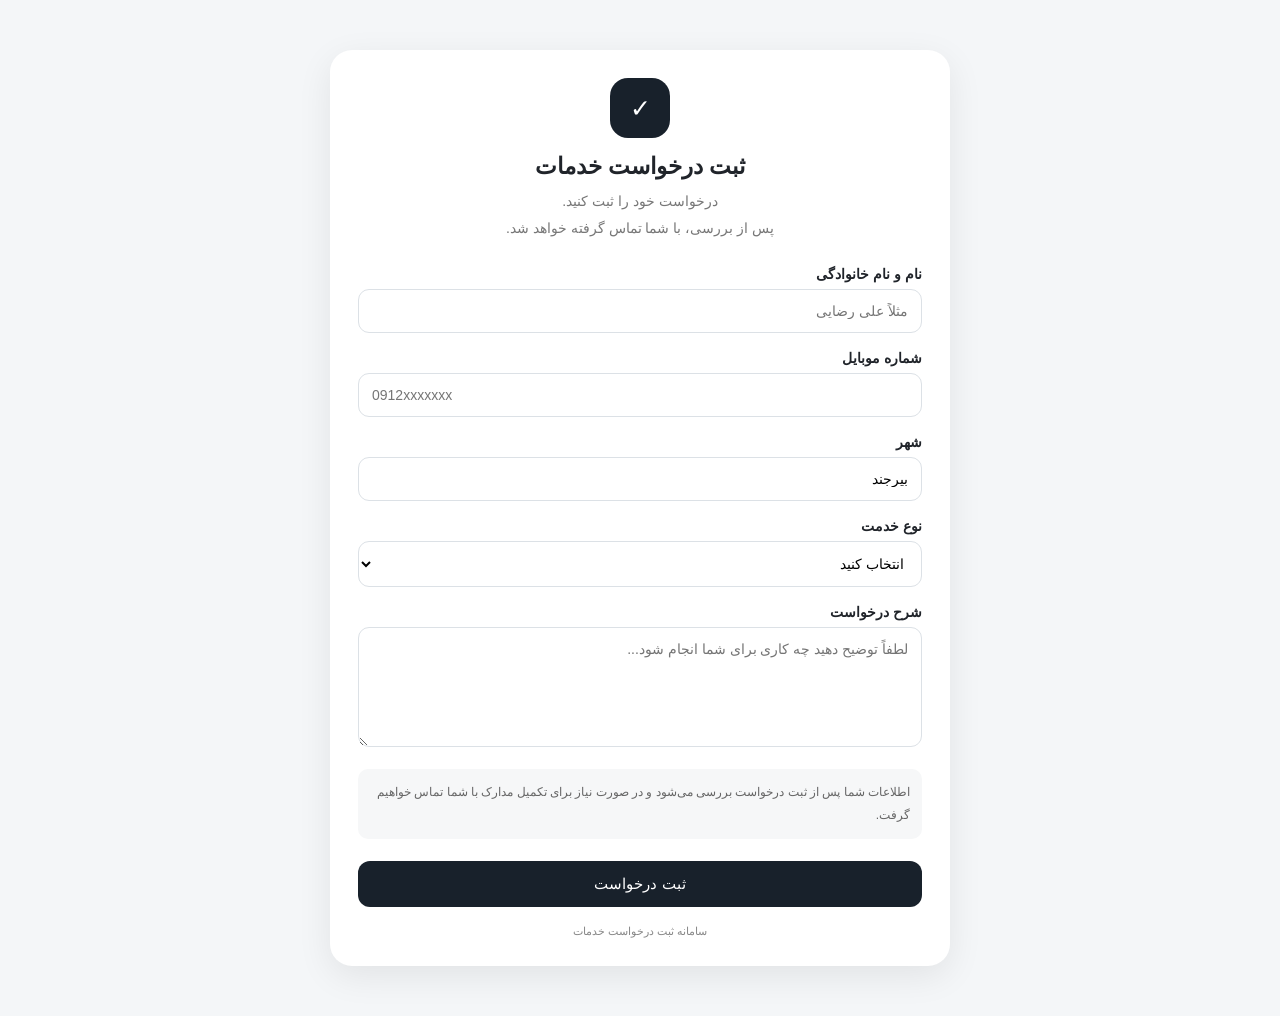
==== index.html @ b2864b65 "Update6 index.html" ====
<!DOCTYPE html>
<html lang="fa" dir="rtl">
<head>
<meta charset="UTF-8">
<meta name="viewport" content="width=device-width, initial-scale=1.0">

<title>ثبت درخواست خدمات</title>

<style>
*{
    box-sizing:border-box;
}

body{
    margin:0;
    font-family:Tahoma,Arial,sans-serif;
    background:#f4f6f8;
    color:#20242a;
}

.container{
    max-width:650px;
    margin:35px auto;
    padding:15px;
}

.card{
    background:#fff;
    border-radius:22px;
    padding:28px;
    box-shadow:0 10px 35px rgba(0,0,0,.08);
}

.header{
    text-align:center;
    margin-bottom:25px;
}

.logo{
    width:60px;
    height:60px;
    margin:auto;
    border-radius:18px;
    background:#18212b;
    color:white;
    display:flex;
    align-items:center;
    justify-content:center;
    font-size:25px;
}

h1{
    font-size:23px;
    margin:15px 0 8px;
}

.subtitle{
    color:#777;
    font-size:14px;
    line-height:1.9;
}

label{
    display:block;
    margin:17px 0 7px;
    font-weight:bold;
    font-size:14px;
}

input,
select,
textarea{
    width:100%;
    border:1px solid #dce1e6;
    border-radius:11px;
    padding:13px;
    font-family:inherit;
    font-size:14px;
    background:#fff;
    outline:none;
}

input:focus,
select:focus,
textarea:focus{
    border-color:#18212b;
}

textarea{
    min-height:120px;
    resize:vertical;
}

button{
    width:100%;
    border:0;
    border-radius:12px;
    padding:14px;
    margin-top:22px;
    background:#18212b;
    color:#fff;
    font-family:inherit;
    font-size:15px;
    cursor:pointer;
}

button:hover{
    opacity:.92;
}

.note{
    background:#f6f7f8;
    border-radius:10px;
    padding:12px;
    margin-top:18px;
    color:#666;
    font-size:12px;
    line-height:1.9;
}

.result{
    display:none;
    margin-top:20px;
    padding:15px;
    border-radius:12px;
    background:#eef8f0;
    line-height:2;
}

.footer{
    text-align:center;
    margin-top:18px;
    color:#888;
    font-size:11px;
}
</style>
</head>

<body>

<div class="container">

<div class="card">

<div class="header">

<div class="logo">✓</div>

<h1>ثبت درخواست خدمات</h1>

<div class="subtitle">
درخواست خود را ثبت کنید.<br>
پس از بررسی، با شما تماس گرفته خواهد شد.
</div>

</div>

<form id="requestForm">

<label>نام و نام خانوادگی</label>
<input
type="text"
name="name"
placeholder="مثلاً علی رضایی"
required
>

<label>شماره موبایل</label>
<input
type="tel"
name="mobile"
placeholder="0912xxxxxxx"
pattern="09[0-9]{9}"
required
>

<label>شهر</label>
<input
type="text"
name="city"
value="بیرجند"
required
>

<label>نوع خدمت</label>

<select name="service" required>

<option value="">انتخاب کنید</option>

<option value="اداره کار">
اداره کار
</option>

<option value="تأمین اجتماعی">
تأمین اجتماعی
</option>

<option value="شهرداری">
شهرداری
</option>

<option value="مالیات">
مالیات
</option>

<option value="ثبت شرکت">
ثبت شرکت
</option>

<option value="خدمات سامانه‌ای">
خدمات سامانه‌ای
</option>

<option value="سایر">
سایر
</option>

</select>

<label>شرح درخواست</label>

<textarea
name="description"
placeholder="لطفاً توضیح دهید چه کاری برای شما انجام شود..."
required
></textarea>

<div class="note">
اطلاعات شما پس از ثبت درخواست بررسی می‌شود و در صورت نیاز برای تکمیل مدارک با شما تماس خواهیم گرفت.
</div>

<button type="submit">
ثبت درخواست
</button>

</form>

<div id="result" class="result"></div>

<div class="footer">
سامانه ثبت درخواست خدمات
</div>

</div>

</div>

<script>

const WEBHOOK_URL = "https://hamedgholamzade.app.n8n.cloud/webhook-test/service-request
";

const form = document.getElementById("requestForm");

const result = document.getElementById("result");

form.addEventListener("submit", async function(e){

    e.preventDefault();

    result.style.display = "block";

    result.innerHTML = "در حال ارسال درخواست...";

    const formData = new FormData(form);

    try{

        const response = await fetch(
            WEBHOOK_URL,
            {
                method:"POST",
                body:formData
            }
        );

        const data = await response.json();

        if(!response.ok){
            throw new Error();
        }

        result.innerHTML =
        "درخواست شما با موفقیت ثبت شد.<br>" +
        "کد پیگیری شما: <b>" +
        data.tracking_code +
        "</b>";

        form.reset();

    }catch(error){

        result.innerHTML =
        "ثبت درخواست انجام نشد.<br>" +
        "لطفاً دوباره تلاش کنید.";

    }

});

</script>

</body>
</html>
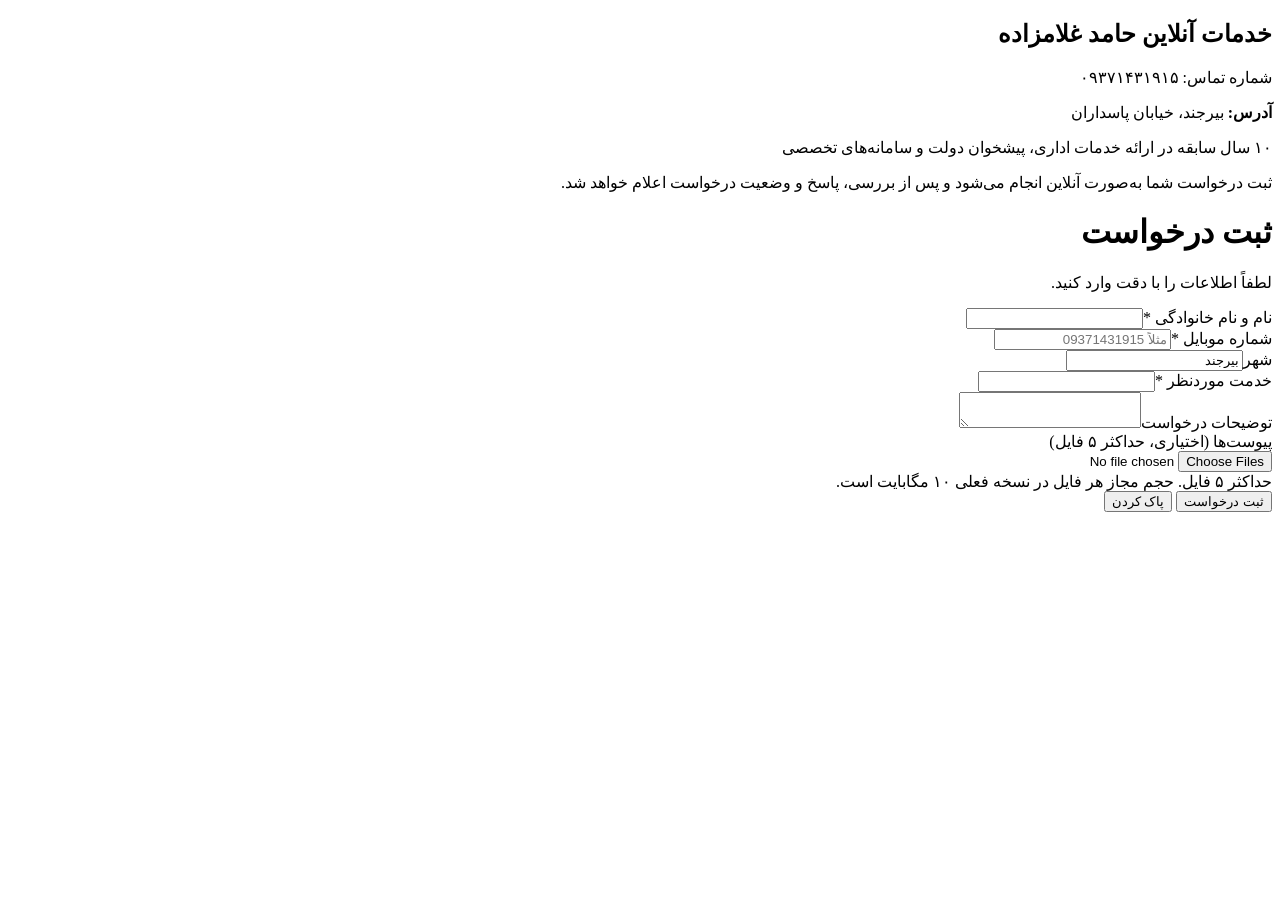
==== commit 56e0d9ce: "Update index.html" ====
--- a/index.html
+++ b/index.html
@@ -2,304 +2,100 @@
 <html lang="fa" dir="rtl">
 <head>
 <meta charset="UTF-8">
-<meta name="viewport" content="width=device-width, initial-scale=1.0">
+<meta name="viewport" content="width=device-width,initial-scale=1.0">
+<title>ثبت درخواست خدمات آنلاین</title>
+<link rel="stylesheet" href="style.css">
+</head>
+<body>
+<div class="container">
+<div class="ad">
+<h2>خدمات آنلاین حامد غلامزاده</h2>
+<div class="phone">شماره تماس: ۰۹۳۷۱۴۳۱۹۱۵</div>
+<p><strong>آدرس:</strong> بیرجند، خیابان پاسداران</p>
+<p>۱۰ سال سابقه در ارائه خدمات اداری، پیشخوان دولت و سامانه‌های تخصصی</p>
+<p>ثبت درخواست شما به‌صورت آنلاین انجام می‌شود و پس از بررسی، پاسخ و وضعیت درخواست اعلام خواهد شد.</p>
+</div>
+<div class="card">
+<div class="header">
+<h1>ثبت درخواست</h1>
+<p>لطفاً اطلاعات را با دقت وارد کنید.</p>
+</div>
+<form id="requestForm">
+<div class="grid">
+<div class="field"><label for="name">نام و نام خانوادگی *</label><input id="name" name="name" required></div>
+<div class="field"><label for="mobile">شماره موبایل *</label><input id="mobile" name="mobile" inputmode="tel" maxlength="11" placeholder="مثلاً 09371431915" required></div>
+<div class="field"><label for="city">شهر</label><input id="city" name="city" value="بیرجند"></div>
+<div class="field"><label for="service">خدمت موردنظر *</label><input id="service" name="service" required></div>
+<div class="field full"><label for="description">توضیحات درخواست</label><textarea id="description" name="description"></textarea></div>
+<div class="field full">
+<label>پیوست‌ها (اختیاری، حداکثر ۵ فایل)</label>
+<div class="files">
+<input id="files" type="file" name="files" multiple>
+<div class="note">حداکثر ۵ فایل. حجم مجاز هر فایل در نسخه فعلی ۱۰ مگابایت است.</div>
+<div id="fileList" class="file-list"></div>
+</div>
+</div>
+</div>
+<div class="actions">
+<button class="primary" id="submitBtn" type="submit">ثبت درخواست</button>
+<button class="secondary" type="reset">پاک کردن</button>
+</div>
+<div id="statusBox" class="status"></div>
+</form>
+</div>
+</div>
+<script src="config.js"></script>
+<script>
+const form=document.getElementById("requestForm");
+const filesInput=document.getElementById("files");
+const fileList=document.getElementById("fileList");
+const statusBox=document.getElementById("statusBox");
+const submitBtn=document.getElementById("submitBtn");
 
-<title>ثبت درخواست خدمات</title>
+filesInput.addEventListener("change",()=>{
+const files=[...filesInput.files];
+if(files.length>APP_CONFIG.maxFiles){
+filesInput.value=""; fileList.textContent="";
+showStatus("حداکثر ۵ فایل می‌توانید انتخاب کنید.",false); return;
+}
+const tooLarge=files.find(f=>f.size>APP_CONFIG.maxFileSizeMB*1024*1024);
+if(tooLarge){
+filesInput.value=""; fileList.textContent="";
+showStatus("حجم فایل «"+tooLarge.name+"» بیشتر از "+APP_CONFIG.maxFileSizeMB+" مگابایت است.",false); return;
+}
+fileList.textContent=files.length?files.map(f=>f.name+" ("+(f.size/1024/1024).toFixed(2)+" MB)").join(" | "):"";
+});
 
-<style>
-*{
-    box-sizing:border-box;
+function showStatus(message,ok){
+statusBox.textContent=message;
+statusBox.className="status "+(ok?"ok":"err");
 }
 
-body{
-    margin:0;
-    font-family:Tahoma,Arial,sans-serif;
-    background:#f4f6f8;
-    color:#20242a;
-}
-
-.container{
-    max-width:650px;
-    margin:35px auto;
-    padding:15px;
-}
-
-.card{
-    background:#fff;
-    border-radius:22px;
-    padding:28px;
-    box-shadow:0 10px 35px rgba(0,0,0,.08);
-}
-
-.header{
-    text-align:center;
-    margin-bottom:25px;
-}
-
-.logo{
-    width:60px;
-    height:60px;
-    margin:auto;
-    border-radius:18px;
-    background:#18212b;
-    color:white;
-    display:flex;
-    align-items:center;
-    justify-content:center;
-    font-size:25px;
-}
-
-h1{
-    font-size:23px;
-    margin:15px 0 8px;
-}
-
-.subtitle{
-    color:#777;
-    font-size:14px;
-    line-height:1.9;
-}
-
-label{
-    display:block;
-    margin:17px 0 7px;
-    font-weight:bold;
-    font-size:14px;
-}
-
-input,
-select,
-textarea{
-    width:100%;
-    border:1px solid #dce1e6;
-    border-radius:11px;
-    padding:13px;
-    font-family:inherit;
-    font-size:14px;
-    background:#fff;
-    outline:none;
-}
-
-input:focus,
-select:focus,
-textarea:focus{
-    border-color:#18212b;
-}
-
-textarea{
-    min-height:120px;
-    resize:vertical;
-}
-
-button{
-    width:100%;
-    border:0;
-    border-radius:12px;
-    padding:14px;
-    margin-top:22px;
-    background:#18212b;
-    color:#fff;
-    font-family:inherit;
-    font-size:15px;
-    cursor:pointer;
-}
-
-button:hover{
-    opacity:.92;
-}
-
-.note{
-    background:#f6f7f8;
-    border-radius:10px;
-    padding:12px;
-    margin-top:18px;
-    color:#666;
-    font-size:12px;
-    line-height:1.9;
-}
-
-.result{
-    display:none;
-    margin-top:20px;
-    padding:15px;
-    border-radius:12px;
-    background:#eef8f0;
-    line-height:2;
-}
-
-.footer{
-    text-align:center;
-    margin-top:18px;
-    color:#888;
-    font-size:11px;
-}
-</style>
-</head>
-
-<body>
-
-<div class="container">
-
-<div class="card">
-
-<div class="header">
-
-<div class="logo">✓</div>
-
-<h1>ثبت درخواست خدمات</h1>
-
-<div class="subtitle">
-درخواست خود را ثبت کنید.<br>
-پس از بررسی، با شما تماس گرفته خواهد شد.
-</div>
-
-</div>
-
-<form id="requestForm">
-
-<label>نام و نام خانوادگی</label>
-<input
-type="text"
-name="name"
-placeholder="مثلاً علی رضایی"
-required
->
-
-<label>شماره موبایل</label>
-<input
-type="tel"
-name="mobile"
-placeholder="0912xxxxxxx"
-pattern="09[0-9]{9}"
-required
->
-
-<label>شهر</label>
-<input
-type="text"
-name="city"
-value="بیرجند"
-required
->
-
-<label>نوع خدمت</label>
-
-<select name="service" required>
-
-<option value="">انتخاب کنید</option>
-
-<option value="اداره کار">
-اداره کار
-</option>
-
-<option value="تأمین اجتماعی">
-تأمین اجتماعی
-</option>
-
-<option value="شهرداری">
-شهرداری
-</option>
-
-<option value="مالیات">
-مالیات
-</option>
-
-<option value="ثبت شرکت">
-ثبت شرکت
-</option>
-
-<option value="خدمات سامانه‌ای">
-خدمات سامانه‌ای
-</option>
-
-<option value="سایر">
-سایر
-</option>
-
-</select>
-
-<label>شرح درخواست</label>
-
-<textarea
-name="description"
-placeholder="لطفاً توضیح دهید چه کاری برای شما انجام شود..."
-required
-></textarea>
-
-<div class="note">
-اطلاعات شما پس از ثبت درخواست بررسی می‌شود و در صورت نیاز برای تکمیل مدارک با شما تماس خواهیم گرفت.
-</div>
-
-<button type="submit">
-ثبت درخواست
-</button>
-
-</form>
-
-<div id="result" class="result"></div>
-
-<div class="footer">
-سامانه ثبت درخواست خدمات
-</div>
-
-</div>
-
-</div>
-
-<script>
-
-const WEBHOOK_URL = "https://hamedgholamzade.app.n8n.cloud/webhook-test/service-request
-";
-
-const form = document.getElementById("requestForm");
-
-const result = document.getElementById("result");
-
-form.addEventListener("submit", async function(e){
-
-    e.preventDefault();
-
-    result.style.display = "block";
-
-    result.innerHTML = "در حال ارسال درخواست...";
-
-    const formData = new FormData(form);
-
-    try{
-
-        const response = await fetch(
-            WEBHOOK_URL,
-            {
-                method:"POST",
-                body:formData
-            }
-        );
-
-        const data = await response.json();
-
-        if(!response.ok){
-            throw new Error();
-        }
-
-        result.innerHTML =
-        "درخواست شما با موفقیت ثبت شد.<br>" +
-        "کد پیگیری شما: <b>" +
-        data.tracking_code +
-        "</b>";
-
-        form.reset();
-
-    }catch(error){
-
-        result.innerHTML =
-        "ثبت درخواست انجام نشد.<br>" +
-        "لطفاً دوباره تلاش کنید.";
-
-    }
-
+form.addEventListener("submit",async e=>{
+e.preventDefault();
+statusBox.className="status";
+submitBtn.disabled=true;
+try{
+if(!APP_CONFIG.requestApi)throw new Error("آدرس وبهوک ثبت درخواست در config.js تنظیم نشده است.");
+const mobile=document.getElementById("mobile").value.trim();
+if(!/^09\d{9}$/.test(mobile))throw new Error("شماره موبایل باید ۱۱ رقم و با 09 شروع شود.");
+const files=[...filesInput.files];
+if(files.length>APP_CONFIG.maxFiles)throw new Error("حداکثر ۵ فایل مجاز است.");
+const data=new FormData(form);
+data.delete("files");
+files.forEach(file=>data.append("files",file));
+const response=await fetch(APP_CONFIG.requestApi,{method:"POST",body:data});
+const text=await response.text();
+if(!response.ok)throw new Error("HTTP "+response.status);
+let result=null;
+try{result=text?JSON.parse(text):null}catch(_){}
+const code=result?.tracking_code||result?.data?.tracking_code||"";
+showStatus(code?"درخواست با موفقیت ثبت شد. کد پیگیری: "+code:"درخواست با موفقیت ثبت شد.",true);
+form.reset();
+fileList.textContent="";
+}catch(err){showStatus("خطا در ثبت درخواست: "+err.message,false);}
+finally{submitBtn.disabled=false;}
 });
-
 </script>
-
 </body>
 </html>
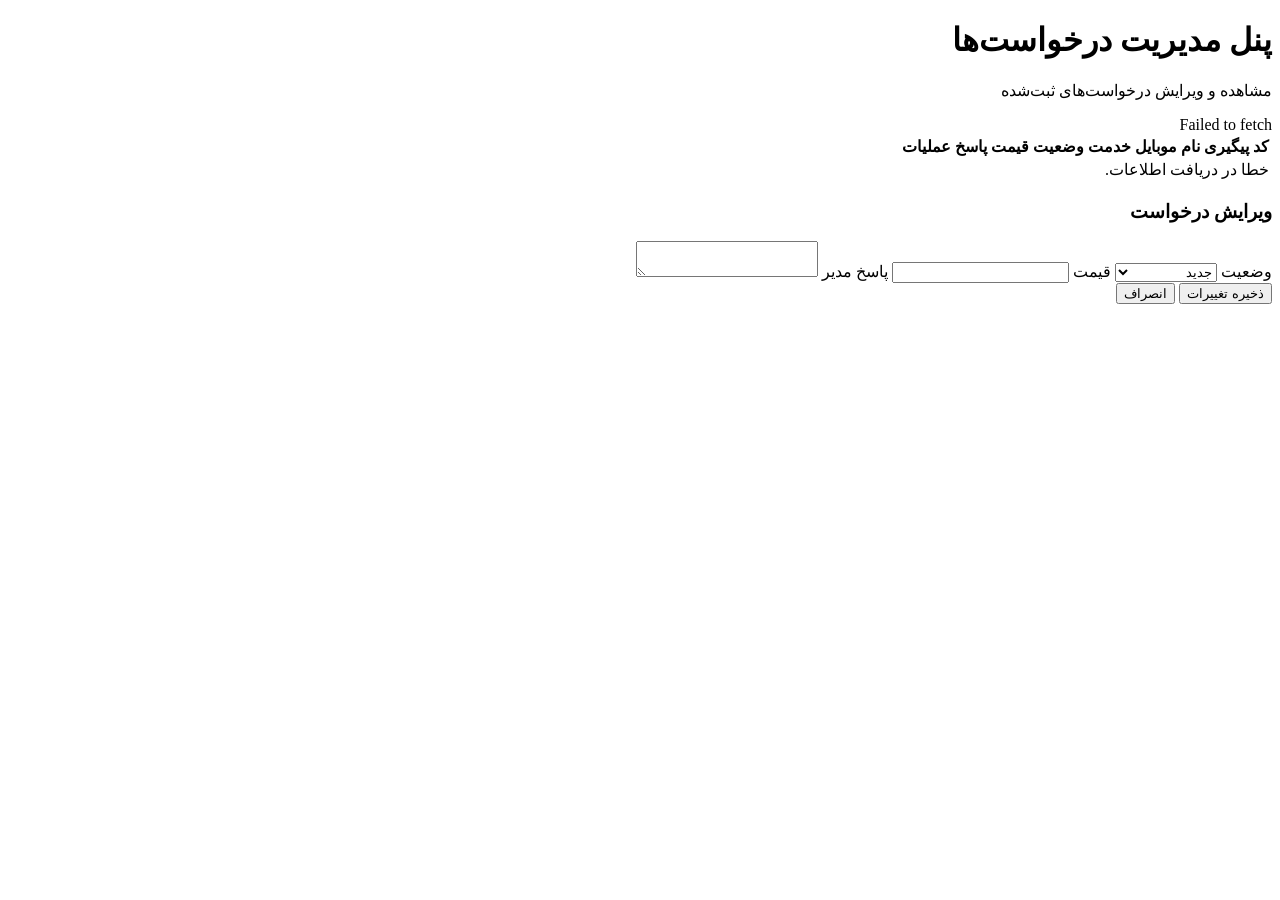
==== commit 42f677b9: "Update index.html" ====
--- a/index.html
+++ b/index.html
@@ -3,99 +3,176 @@
 <head>
 <meta charset="UTF-8">
 <meta name="viewport" content="width=device-width,initial-scale=1.0">
-<title>ثبت درخواست خدمات آنلاین</title>
+<title>پنل مدیریت درخواست‌ها</title>
 <link rel="stylesheet" href="style.css">
 </head>
 <body>
 <div class="container">
-<div class="ad">
-<h2>خدمات آنلاین حامد غلامزاده</h2>
-<div class="phone">شماره تماس: ۰۹۳۷۱۴۳۱۹۱۵</div>
-<p><strong>آدرس:</strong> بیرجند، خیابان پاسداران</p>
-<p>۱۰ سال سابقه در ارائه خدمات اداری، پیشخوان دولت و سامانه‌های تخصصی</p>
-<p>ثبت درخواست شما به‌صورت آنلاین انجام می‌شود و پس از بررسی، پاسخ و وضعیت درخواست اعلام خواهد شد.</p>
+  <div class="card">
+    <div class="header">
+      <h1>پنل مدیریت درخواست‌ها</h1>
+      <p>مشاهده و ویرایش درخواست‌های ثبت‌شده</p>
+    </div>
+
+    <div id="loadStatus" class="status"></div>
+
+    <div class="table-wrap">
+      <table>
+        <thead>
+          <tr>
+            <th>کد پیگیری</th><th>نام</th><th>موبایل</th><th>خدمت</th>
+            <th>وضعیت</th><th>قیمت</th><th>پاسخ</th><th>عملیات</th>
+          </tr>
+        </thead>
+        <tbody id="tableBody">
+          <tr><td colspan="8">در حال دریافت اطلاعات...</td></tr>
+        </tbody>
+      </table>
+    </div>
+
+    <div id="editBox" class="edit-box">
+      <h3>ویرایش درخواست</h3>
+      <input type="hidden" id="row_number">
+
+      <label for="status">وضعیت</label>
+      <select id="status">
+        <option value="جدید">جدید</option>
+        <option value="در حال بررسی">در حال بررسی</option>
+        <option value="انجام شد">انجام شد</option>
+        <option value="رد شد">رد شد</option>
+      </select>
+
+      <label for="price">قیمت</label>
+      <input id="price" type="text">
+
+      <label for="reply">پاسخ مدیر</label>
+      <textarea id="reply"></textarea>
+
+      <div class="actions">
+        <button class="primary" id="saveBtn" type="button">ذخیره تغییرات</button>
+        <button class="secondary" id="cancelBtn" type="button">انصراف</button>
+      </div>
+    </div>
+  </div>
 </div>
-<div class="card">
-<div class="header">
-<h1>ثبت درخواست</h1>
-<p>لطفاً اطلاعات را با دقت وارد کنید.</p>
-</div>
-<form id="requestForm">
-<div class="grid">
-<div class="field"><label for="name">نام و نام خانوادگی *</label><input id="name" name="name" required></div>
-<div class="field"><label for="mobile">شماره موبایل *</label><input id="mobile" name="mobile" inputmode="tel" maxlength="11" placeholder="مثلاً 09371431915" required></div>
-<div class="field"><label for="city">شهر</label><input id="city" name="city" value="بیرجند"></div>
-<div class="field"><label for="service">خدمت موردنظر *</label><input id="service" name="service" required></div>
-<div class="field full"><label for="description">توضیحات درخواست</label><textarea id="description" name="description"></textarea></div>
-<div class="field full">
-<label>پیوست‌ها (اختیاری، حداکثر ۵ فایل)</label>
-<div class="files">
-<input id="files" type="file" name="files" multiple>
-<div class="note">حداکثر ۵ فایل. حجم مجاز هر فایل در نسخه فعلی ۱۰ مگابایت است.</div>
-<div id="fileList" class="file-list"></div>
-</div>
-</div>
-</div>
-<div class="actions">
-<button class="primary" id="submitBtn" type="submit">ثبت درخواست</button>
-<button class="secondary" type="reset">پاک کردن</button>
-</div>
-<div id="statusBox" class="status"></div>
-</form>
-</div>
-</div>
+
 <script src="config.js"></script>
 <script>
-const form=document.getElementById("requestForm");
-const filesInput=document.getElementById("files");
-const fileList=document.getElementById("fileList");
-const statusBox=document.getElementById("statusBox");
-const submitBtn=document.getElementById("submitBtn");
+const body = document.getElementById("tableBody");
+const editBox = document.getElementById("editBox");
+const loadStatus = document.getElementById("loadStatus");
+let selectedRow = null;
 
-filesInput.addEventListener("change",()=>{
-const files=[...filesInput.files];
-if(files.length>APP_CONFIG.maxFiles){
-filesInput.value=""; fileList.textContent="";
-showStatus("حداکثر ۵ فایل می‌توانید انتخاب کنید.",false); return;
+function esc(v){
+  return String(v ?? "").replace(/[&<>"']/g, c => ({
+    "&":"&amp;","<":"&lt;",">":"&gt;",'"':"&quot;","'":"&#039;"
+  }[c]));
 }
-const tooLarge=files.find(f=>f.size>APP_CONFIG.maxFileSizeMB*1024*1024);
-if(tooLarge){
-filesInput.value=""; fileList.textContent="";
-showStatus("حجم فایل «"+tooLarge.name+"» بیشتر از "+APP_CONFIG.maxFileSizeMB+" مگابایت است.",false); return;
+
+function showLoadError(msg){
+  loadStatus.textContent = msg;
+  loadStatus.className = "status err";
 }
-fileList.textContent=files.length?files.map(f=>f.name+" ("+(f.size/1024/1024).toFixed(2)+" MB)").join(" | "):"";
+
+async function loadRequests(){
+  body.innerHTML = '<tr><td colspan="8">در حال دریافت اطلاعات...</td></tr>';
+
+  try{
+    const response = await fetch(APP_CONFIG.listApi, { method:"GET", cache:"no-store" });
+    const text = await response.text();
+
+    if(!response.ok) throw new Error(`HTTP ${response.status}`);
+
+    let result;
+    try { result = JSON.parse(text); }
+    catch(e){ throw new Error("پاسخ admin-list JSON معتبر نیست."); }
+
+    const rows = Array.isArray(result) ? result :
+                 Array.isArray(result.data) ? result.data :
+                 Array.isArray(result.items) ? result.items : [];
+
+    if(!rows.length){
+      body.innerHTML = '<tr><td colspan="8">درخواستی وجود ندارد.</td></tr>';
+      return;
+    }
+
+    body.innerHTML = rows.map((item, index) => `
+      <tr>
+        <td>${esc(item.tracking_code)}</td>
+        <td>${esc(item.name)}</td>
+        <td>${esc(item.mobile)}</td>
+        <td>${esc(item.service)}</td>
+        <td>${esc(item.status)}</td>
+        <td>${esc(item.price)}</td>
+        <td>${esc(item.reply)}</td>
+        <td><button class="primary editBtn" data-index="${index}">ویرایش</button></td>
+      </tr>
+    `).join("");
+
+    window.__rows = rows;
+  }catch(err){
+    body.innerHTML = '<tr><td colspan="8">خطا در دریافت اطلاعات.</td></tr>';
+    showLoadError(err.message);
+  }
+}
+
+body.addEventListener("click", e => {
+  const btn = e.target.closest(".editBtn");
+  if(!btn) return;
+
+  selectedRow = window.__rows[Number(btn.dataset.index)];
+  document.getElementById("row_number").value = selectedRow.tracking_code ?? "";
+  document.getElementById("status").value = selectedRow.status || "جدید";
+  document.getElementById("price").value = selectedRow.price || "";
+  document.getElementById("reply").value = selectedRow.reply || "";
+  editBox.classList.add("show");
+  editBox.scrollIntoView({behavior:"smooth"});
 });
 
-function showStatus(message,ok){
-statusBox.textContent=message;
-statusBox.className="status "+(ok?"ok":"err");
-}
+document.getElementById("cancelBtn").onclick = () => {
+  editBox.classList.remove("show");
+  selectedRow = null;
+};
 
-form.addEventListener("submit",async e=>{
-e.preventDefault();
-statusBox.className="status";
-submitBtn.disabled=true;
-try{
-if(!APP_CONFIG.requestApi)throw new Error("آدرس وبهوک ثبت درخواست در config.js تنظیم نشده است.");
-const mobile=document.getElementById("mobile").value.trim();
-if(!/^09\d{9}$/.test(mobile))throw new Error("شماره موبایل باید ۱۱ رقم و با 09 شروع شود.");
-const files=[...filesInput.files];
-if(files.length>APP_CONFIG.maxFiles)throw new Error("حداکثر ۵ فایل مجاز است.");
-const data=new FormData(form);
-data.delete("files");
-files.forEach(file=>data.append("files",file));
-const response=await fetch(APP_CONFIG.requestApi,{method:"POST",body:data});
-const text=await response.text();
-if(!response.ok)throw new Error("HTTP "+response.status);
-let result=null;
-try{result=text?JSON.parse(text):null}catch(_){}
-const code=result?.tracking_code||result?.data?.tracking_code||"";
-showStatus(code?"درخواست با موفقیت ثبت شد. کد پیگیری: "+code:"درخواست با موفقیت ثبت شد.",true);
-form.reset();
-fileList.textContent="";
-}catch(err){showStatus("خطا در ثبت درخواست: "+err.message,false);}
-finally{submitBtn.disabled=false;}
-});
+document.getElementById("saveBtn").onclick = async () => {
+  const saveBtn = document.getElementById("saveBtn");
+  saveBtn.disabled = true;
+
+  try{
+    const data = {
+      tracking_code: document.getElementById("row_number").value,
+      status: document.getElementById("status").value,
+      price: document.getElementById("price").value,
+      reply: document.getElementById("reply").value,
+      admin_note: "ویرایش از پنل مدیریت"
+    };
+
+    if(!data.row_number) throw new Error("کد پیگیری این درخواست وجود ندارد.");
+
+    const response = await fetch(APP_CONFIG.updateApi, {
+      method:"POST",
+      headers:{
+        "Content-Type":"application/json",
+        "Accept":"application/json"
+      },
+      body:JSON.stringify(data)
+    });
+
+    const text = await response.text();
+    if(!response.ok) throw new Error(`HTTP ${response.status}`);
+
+    // پاسخ خالی هم معتبر است؛ فقط اگر JSON بود بررسی/نمایش نمی‌دهیم.
+    alert("اطلاعات با موفقیت ذخیره شد.");
+    editBox.classList.remove("show");
+    await loadRequests();
+  }catch(err){
+    alert("خطا در ذخیره اطلاعات: " + err.message);
+  }finally{
+    saveBtn.disabled = false;
+  }
+};
+
+loadRequests();
 </script>
 </body>
 </html>
--- a/style.css
+++ b/style.css
@@ -0,0 +1,178 @@
+<!DOCTYPE html>
+<html lang="fa" dir="rtl">
+<head>
+<meta charset="UTF-8">
+<meta name="viewport" content="width=device-width,initial-scale=1.0">
+<title>پنل مدیریت درخواست‌ها</title>
+<link rel="stylesheet" href="style.css">
+</head>
+<body>
+<div class="container">
+  <div class="card">
+    <div class="header">
+      <h1>پنل مدیریت درخواست‌ها</h1>
+      <p>مشاهده و ویرایش درخواست‌های ثبت‌شده</p>
+    </div>
+
+    <div id="loadStatus" class="status"></div>
+
+    <div class="table-wrap">
+      <table>
+        <thead>
+          <tr>
+            <th>کد پیگیری</th><th>نام</th><th>موبایل</th><th>خدمت</th>
+            <th>وضعیت</th><th>قیمت</th><th>پاسخ</th><th>عملیات</th>
+          </tr>
+        </thead>
+        <tbody id="tableBody">
+          <tr><td colspan="8">در حال دریافت اطلاعات...</td></tr>
+        </tbody>
+      </table>
+    </div>
+
+    <div id="editBox" class="edit-box">
+      <h3>ویرایش درخواست</h3>
+      <input type="hidden" id="row_number">
+
+      <label for="status">وضعیت</label>
+      <select id="status">
+        <option value="جدید">جدید</option>
+        <option value="در حال بررسی">در حال بررسی</option>
+        <option value="انجام شد">انجام شد</option>
+        <option value="رد شد">رد شد</option>
+      </select>
+
+      <label for="price">قیمت</label>
+      <input id="price" type="text">
+
+      <label for="reply">پاسخ مدیر</label>
+      <textarea id="reply"></textarea>
+
+      <div class="actions">
+        <button class="primary" id="saveBtn" type="button">ذخیره تغییرات</button>
+        <button class="secondary" id="cancelBtn" type="button">انصراف</button>
+      </div>
+    </div>
+  </div>
+</div>
+
+<script src="config.js"></script>
+<script>
+const body = document.getElementById("tableBody");
+const editBox = document.getElementById("editBox");
+const loadStatus = document.getElementById("loadStatus");
+let selectedRow = null;
+
+function esc(v){
+  return String(v ?? "").replace(/[&<>"']/g, c => ({
+    "&":"&amp;","<":"&lt;",">":"&gt;",'"':"&quot;","'":"&#039;"
+  }[c]));
+}
+
+function showLoadError(msg){
+  loadStatus.textContent = msg;
+  loadStatus.className = "status err";
+}
+
+async function loadRequests(){
+  body.innerHTML = '<tr><td colspan="8">در حال دریافت اطلاعات...</td></tr>';
+
+  try{
+    const response = await fetch(APP_CONFIG.listApi, { method:"GET", cache:"no-store" });
+    const text = await response.text();
+
+    if(!response.ok) throw new Error(`HTTP ${response.status}`);
+
+    let result;
+    try { result = JSON.parse(text); }
+    catch(e){ throw new Error("پاسخ admin-list JSON معتبر نیست."); }
+
+    const rows = Array.isArray(result) ? result :
+                 Array.isArray(result.data) ? result.data :
+                 Array.isArray(result.items) ? result.items : [];
+
+    if(!rows.length){
+      body.innerHTML = '<tr><td colspan="8">درخواستی وجود ندارد.</td></tr>';
+      return;
+    }
+
+    body.innerHTML = rows.map((item, index) => `
+      <tr>
+        <td>${esc(item.tracking_code)}</td>
+        <td>${esc(item.name)}</td>
+        <td>${esc(item.mobile)}</td>
+        <td>${esc(item.service)}</td>
+        <td>${esc(item.status)}</td>
+        <td>${esc(item.price)}</td>
+        <td>${esc(item.reply)}</td>
+        <td><button class="primary editBtn" data-index="${index}">ویرایش</button></td>
+      </tr>
+    `).join("");
+
+    window.__rows = rows;
+  }catch(err){
+    body.innerHTML = '<tr><td colspan="8">خطا در دریافت اطلاعات.</td></tr>';
+    showLoadError(err.message);
+  }
+}
+
+body.addEventListener("click", e => {
+  const btn = e.target.closest(".editBtn");
+  if(!btn) return;
+
+  selectedRow = window.__rows[Number(btn.dataset.index)];
+  document.getElementById("row_number").value = selectedRow.tracking_code ?? "";
+  document.getElementById("status").value = selectedRow.status || "جدید";
+  document.getElementById("price").value = selectedRow.price || "";
+  document.getElementById("reply").value = selectedRow.reply || "";
+  editBox.classList.add("show");
+  editBox.scrollIntoView({behavior:"smooth"});
+});
+
+document.getElementById("cancelBtn").onclick = () => {
+  editBox.classList.remove("show");
+  selectedRow = null;
+};
+
+document.getElementById("saveBtn").onclick = async () => {
+  const saveBtn = document.getElementById("saveBtn");
+  saveBtn.disabled = true;
+
+  try{
+    const data = {
+      tracking_code: document.getElementById("row_number").value,
+      status: document.getElementById("status").value,
+      price: document.getElementById("price").value,
+      reply: document.getElementById("reply").value,
+      admin_note: "ویرایش از پنل مدیریت"
+    };
+
+    if(!data.row_number) throw new Error("کد پیگیری این درخواست وجود ندارد.");
+
+    const response = await fetch(APP_CONFIG.updateApi, {
+      method:"POST",
+      headers:{
+        "Content-Type":"application/json",
+        "Accept":"application/json"
+      },
+      body:JSON.stringify(data)
+    });
+
+    const text = await response.text();
+    if(!response.ok) throw new Error(`HTTP ${response.status}`);
+
+    // پاسخ خالی هم معتبر است؛ فقط اگر JSON بود بررسی/نمایش نمی‌دهیم.
+    alert("اطلاعات با موفقیت ذخیره شد.");
+    editBox.classList.remove("show");
+    await loadRequests();
+  }catch(err){
+    alert("خطا در ذخیره اطلاعات: " + err.message);
+  }finally{
+    saveBtn.disabled = false;
+  }
+};
+
+loadRequests();
+</script>
+</body>
+</html>
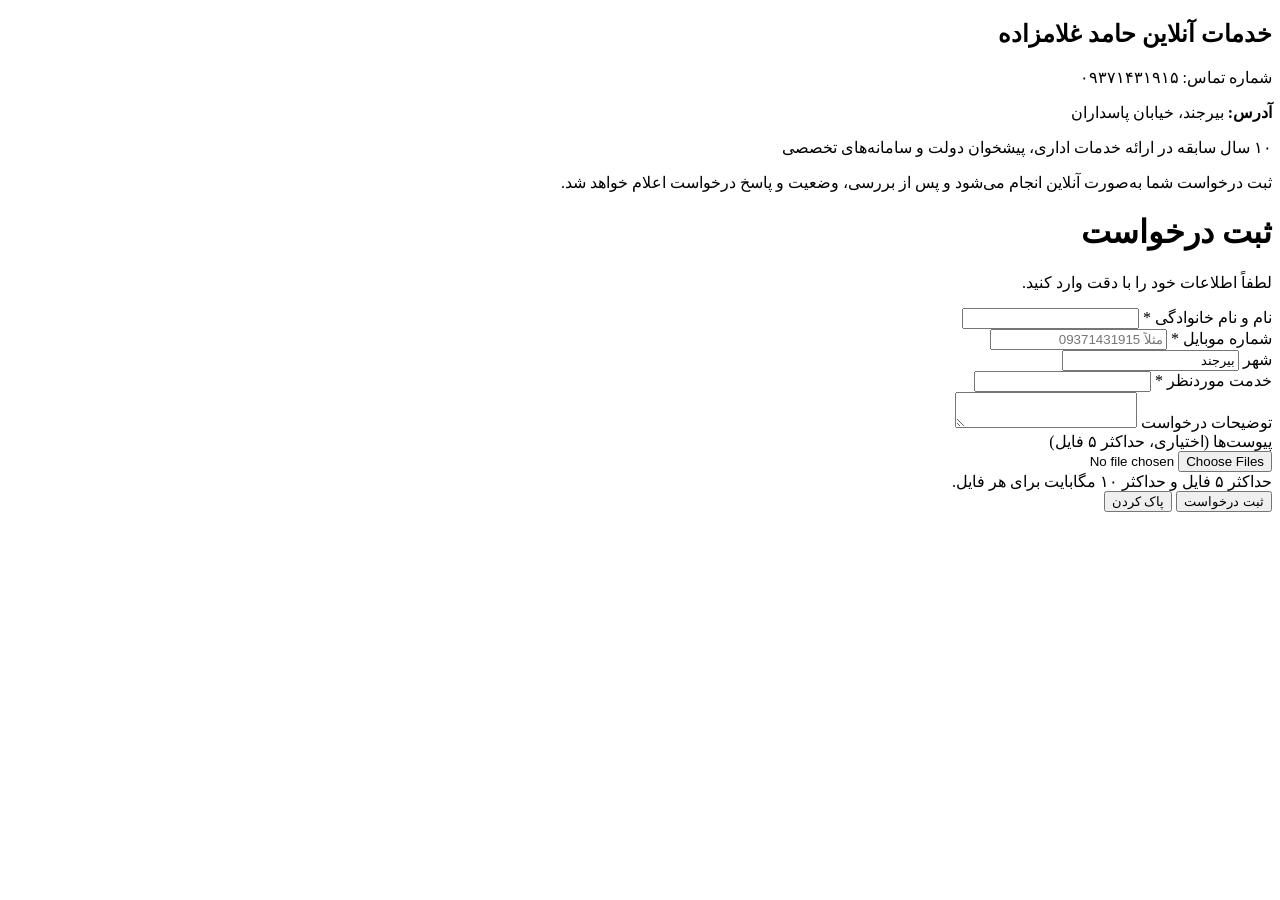
==== commit 3d63e0d3: "Update index.html" ====
--- a/index.html
+++ b/index.html
@@ -3,176 +3,158 @@
 <head>
 <meta charset="UTF-8">
 <meta name="viewport" content="width=device-width,initial-scale=1.0">
-<title>پنل مدیریت درخواست‌ها</title>
+<title>ثبت درخواست خدمات آنلاین</title>
 <link rel="stylesheet" href="style.css">
 </head>
 <body>
 <div class="container">
-  <div class="card">
-    <div class="header">
-      <h1>پنل مدیریت درخواست‌ها</h1>
-      <p>مشاهده و ویرایش درخواست‌های ثبت‌شده</p>
-    </div>
 
-    <div id="loadStatus" class="status"></div>
+<div class="ad">
+  <h2>خدمات آنلاین حامد غلامزاده</h2>
+  <div class="phone">شماره تماس: ۰۹۳۷۱۴۳۱۹۱۵</div>
+  <p><strong>آدرس:</strong> بیرجند، خیابان پاسداران</p>
+  <p>۱۰ سال سابقه در ارائه خدمات اداری، پیشخوان دولت و سامانه‌های تخصصی</p>
+  <p>ثبت درخواست شما به‌صورت آنلاین انجام می‌شود و پس از بررسی، وضعیت و پاسخ درخواست اعلام خواهد شد.</p>
+</div>
 
-    <div class="table-wrap">
-      <table>
-        <thead>
-          <tr>
-            <th>کد پیگیری</th><th>نام</th><th>موبایل</th><th>خدمت</th>
-            <th>وضعیت</th><th>قیمت</th><th>پاسخ</th><th>عملیات</th>
-          </tr>
-        </thead>
-        <tbody id="tableBody">
-          <tr><td colspan="8">در حال دریافت اطلاعات...</td></tr>
-        </tbody>
-      </table>
-    </div>
+<div class="card">
+<div class="header">
+  <h1>ثبت درخواست</h1>
+  <p>لطفاً اطلاعات خود را با دقت وارد کنید.</p>
+</div>
 
-    <div id="editBox" class="edit-box">
-      <h3>ویرایش درخواست</h3>
-      <input type="hidden" id="row_number">
+<form id="requestForm">
+<div class="grid">
 
-      <label for="status">وضعیت</label>
-      <select id="status">
-        <option value="جدید">جدید</option>
-        <option value="در حال بررسی">در حال بررسی</option>
-        <option value="انجام شد">انجام شد</option>
-        <option value="رد شد">رد شد</option>
-      </select>
+<div class="field">
+<label for="name">نام و نام خانوادگی *</label>
+<input id="name" name="name" required>
+</div>
 
-      <label for="price">قیمت</label>
-      <input id="price" type="text">
+<div class="field">
+<label for="mobile">شماره موبایل *</label>
+<input id="mobile" name="mobile" inputmode="tel" maxlength="11"
+placeholder="مثلاً 09371431915" required>
+</div>
 
-      <label for="reply">پاسخ مدیر</label>
-      <textarea id="reply"></textarea>
+<div class="field">
+<label for="city">شهر</label>
+<input id="city" name="city" value="بیرجند">
+</div>
 
-      <div class="actions">
-        <button class="primary" id="saveBtn" type="button">ذخیره تغییرات</button>
-        <button class="secondary" id="cancelBtn" type="button">انصراف</button>
-      </div>
-    </div>
-  </div>
+<div class="field">
+<label for="service">خدمت موردنظر *</label>
+<input id="service" name="service" required>
+</div>
+
+<div class="field full">
+<label for="description">توضیحات درخواست</label>
+<textarea id="description" name="description"></textarea>
+</div>
+
+<div class="field full">
+<label for="files">پیوست‌ها (اختیاری، حداکثر ۵ فایل)</label>
+<div class="files">
+<input id="files" type="file" name="files" multiple>
+<div class="note">حداکثر ۵ فایل و حداکثر ۱۰ مگابایت برای هر فایل.</div>
+<div id="fileList" class="file-list"></div>
+</div>
+</div>
+
+</div>
+
+<div class="actions">
+<button class="primary" id="submitBtn" type="submit">ثبت درخواست</button>
+<button class="secondary" type="reset" id="resetBtn">پاک کردن</button>
+</div>
+
+<div id="statusBox" class="status"></div>
+</form>
+</div>
 </div>
 
 <script src="config.js"></script>
 <script>
-const body = document.getElementById("tableBody");
-const editBox = document.getElementById("editBox");
-const loadStatus = document.getElementById("loadStatus");
-let selectedRow = null;
+const form=document.getElementById("requestForm");
+const filesInput=document.getElementById("files");
+const fileList=document.getElementById("fileList");
+const statusBox=document.getElementById("statusBox");
+const submitBtn=document.getElementById("submitBtn");
 
-function esc(v){
-  return String(v ?? "").replace(/[&<>"']/g, c => ({
-    "&":"&amp;","<":"&lt;",">":"&gt;",'"':"&quot;","'":"&#039;"
-  }[c]));
+function showStatus(message,ok){
+  statusBox.textContent=message||"";
+  statusBox.className="status "+(ok?"ok":"err");
 }
 
-function showLoadError(msg){
-  loadStatus.textContent = msg;
-  loadStatus.className = "status err";
-}
+filesInput.addEventListener("change",()=>{
+  const files=[...filesInput.files];
+  if(files.length>APP_CONFIG.maxFiles){
+    filesInput.value="";
+    fileList.textContent="";
+    showStatus("حداکثر ۵ فایل می‌توانید انتخاب کنید.",false);
+    return;
+  }
+  const max=APP_CONFIG.maxFileSizeMB*1024*1024;
+  const bad=files.find(f=>f.size>max);
+  if(bad){
+    filesInput.value="";
+    fileList.textContent="";
+    showStatus("حجم فایل «"+bad.name+"» بیشتر از "+APP_CONFIG.maxFileSizeMB+" مگابایت است.",false);
+    return;
+  }
+  fileList.textContent=files.map(f=>f.name+" ("+(f.size/1024/1024).toFixed(2)+" MB)").join(" | ");
+  showStatus("",false);
+});
 
-async function loadRequests(){
-  body.innerHTML = '<tr><td colspan="8">در حال دریافت اطلاعات...</td></tr>';
+form.addEventListener("reset",()=>{fileList.textContent="";showStatus("",false)});
+
+form.addEventListener("submit",async e=>{
+  e.preventDefault();
+  submitBtn.disabled=true;
+  showStatus("در حال ارسال درخواست...",true);
 
   try{
-    const response = await fetch(APP_CONFIG.listApi, { method:"GET", cache:"no-store" });
-    const text = await response.text();
+    if(!APP_CONFIG.requestApi) throw new Error("آدرس ثبت درخواست در config.js تنظیم نشده است.");
 
-    if(!response.ok) throw new Error(`HTTP ${response.status}`);
+    const mobile=document.getElementById("mobile").value.trim();
+    if(!/^09\d{9}$/.test(mobile)) throw new Error("شماره موبایل باید ۱۱ رقم و با 09 شروع شود.");
 
-    let result;
-    try { result = JSON.parse(text); }
-    catch(e){ throw new Error("پاسخ admin-list JSON معتبر نیست."); }
+    const files=[...filesInput.files];
+    if(files.length>APP_CONFIG.maxFiles) throw new Error("حداکثر ۵ فایل مجاز است.");
 
-    const rows = Array.isArray(result) ? result :
-                 Array.isArray(result.data) ? result.data :
-                 Array.isArray(result.items) ? result.items : [];
+    const max=APP_CONFIG.maxFileSizeMB*1024*1024;
+    if(files.some(f=>f.size>max)) throw new Error("حجم یکی از فایل‌ها بیش از حد مجاز است.");
 
-    if(!rows.length){
-      body.innerHTML = '<tr><td colspan="8">درخواستی وجود ندارد.</td></tr>';
-      return;
-    }
+    const data=new FormData();
+    data.append("name",document.getElementById("name").value.trim());
+    data.append("mobile",mobile);
+    data.append("city",document.getElementById("city").value.trim());
+    data.append("service",document.getElementById("service").value.trim());
+    data.append("description",document.getElementById("description").value.trim());
+    files.forEach(file=>data.append("files",file));
 
-    body.innerHTML = rows.map((item, index) => `
-      <tr>
-        <td>${esc(item.tracking_code)}</td>
-        <td>${esc(item.name)}</td>
-        <td>${esc(item.mobile)}</td>
-        <td>${esc(item.service)}</td>
-        <td>${esc(item.status)}</td>
-        <td>${esc(item.price)}</td>
-        <td>${esc(item.reply)}</td>
-        <td><button class="primary editBtn" data-index="${index}">ویرایش</button></td>
-      </tr>
-    `).join("");
+    const response=await fetch(APP_CONFIG.requestApi,{method:"POST",body:data});
+    const text=await response.text();
+    if(!response.ok) throw new Error("HTTP "+response.status);
 
-    window.__rows = rows;
+    let result={};
+    try{result=text?JSON.parse(text):{}}catch(_){}
+
+    const code=result.tracking_code||result.data?.tracking_code||"";
+    showStatus(
+      code
+      ? "درخواست با موفقیت ثبت شد. کد پیگیری: "+code
+      : "درخواست با موفقیت ثبت شد.",
+      true
+    );
+    form.reset();
+    fileList.textContent="";
   }catch(err){
-    body.innerHTML = '<tr><td colspan="8">خطا در دریافت اطلاعات.</td></tr>';
-    showLoadError(err.message);
+    showStatus("خطا در ثبت درخواست: "+err.message,false);
+  }finally{
+    submitBtn.disabled=false;
   }
-}
-
-body.addEventListener("click", e => {
-  const btn = e.target.closest(".editBtn");
-  if(!btn) return;
-
-  selectedRow = window.__rows[Number(btn.dataset.index)];
-  document.getElementById("row_number").value = selectedRow.tracking_code ?? "";
-  document.getElementById("status").value = selectedRow.status || "جدید";
-  document.getElementById("price").value = selectedRow.price || "";
-  document.getElementById("reply").value = selectedRow.reply || "";
-  editBox.classList.add("show");
-  editBox.scrollIntoView({behavior:"smooth"});
 });
-
-document.getElementById("cancelBtn").onclick = () => {
-  editBox.classList.remove("show");
-  selectedRow = null;
-};
-
-document.getElementById("saveBtn").onclick = async () => {
-  const saveBtn = document.getElementById("saveBtn");
-  saveBtn.disabled = true;
-
-  try{
-    const data = {
-      tracking_code: document.getElementById("row_number").value,
-      status: document.getElementById("status").value,
-      price: document.getElementById("price").value,
-      reply: document.getElementById("reply").value,
-      admin_note: "ویرایش از پنل مدیریت"
-    };
-
-    if(!data.row_number) throw new Error("کد پیگیری این درخواست وجود ندارد.");
-
-    const response = await fetch(APP_CONFIG.updateApi, {
-      method:"POST",
-      headers:{
-        "Content-Type":"application/json",
-        "Accept":"application/json"
-      },
-      body:JSON.stringify(data)
-    });
-
-    const text = await response.text();
-    if(!response.ok) throw new Error(`HTTP ${response.status}`);
-
-    // پاسخ خالی هم معتبر است؛ فقط اگر JSON بود بررسی/نمایش نمی‌دهیم.
-    alert("اطلاعات با موفقیت ذخیره شد.");
-    editBox.classList.remove("show");
-    await loadRequests();
-  }catch(err){
-    alert("خطا در ذخیره اطلاعات: " + err.message);
-  }finally{
-    saveBtn.disabled = false;
-  }
-};
-
-loadRequests();
 </script>
 </body>
 </html>
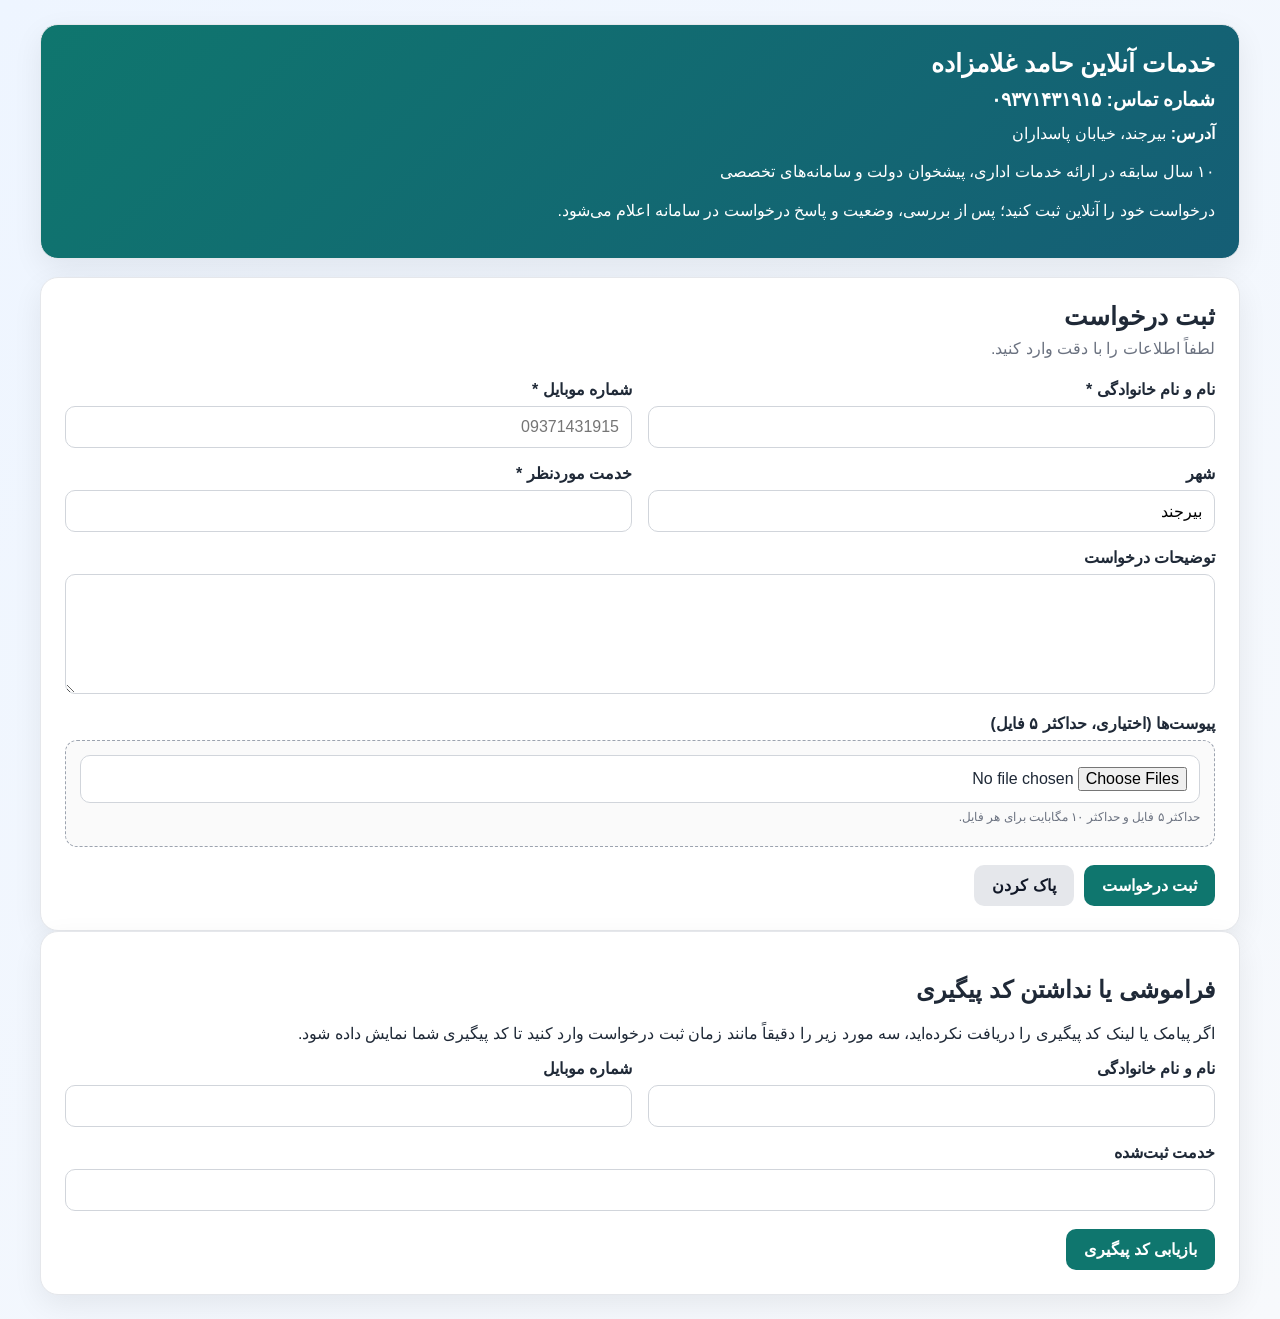
==== commit 0cb56bb5: "Update index.html" ====
--- a/index.html
+++ b/index.html
@@ -1,160 +1,12 @@
-<!DOCTYPE html>
-<html lang="fa" dir="rtl">
-<head>
-<meta charset="UTF-8">
-<meta name="viewport" content="width=device-width,initial-scale=1.0">
-<title>ثبت درخواست خدمات آنلاین</title>
-<link rel="stylesheet" href="style.css">
-</head>
-<body>
-<div class="container">
-
-<div class="ad">
-  <h2>خدمات آنلاین حامد غلامزاده</h2>
-  <div class="phone">شماره تماس: ۰۹۳۷۱۴۳۱۹۱۵</div>
-  <p><strong>آدرس:</strong> بیرجند، خیابان پاسداران</p>
-  <p>۱۰ سال سابقه در ارائه خدمات اداری، پیشخوان دولت و سامانه‌های تخصصی</p>
-  <p>ثبت درخواست شما به‌صورت آنلاین انجام می‌شود و پس از بررسی، وضعیت و پاسخ درخواست اعلام خواهد شد.</p>
-</div>
-
-<div class="card">
-<div class="header">
-  <h1>ثبت درخواست</h1>
-  <p>لطفاً اطلاعات خود را با دقت وارد کنید.</p>
-</div>
-
-<form id="requestForm">
-<div class="grid">
-
-<div class="field">
-<label for="name">نام و نام خانوادگی *</label>
-<input id="name" name="name" required>
-</div>
-
-<div class="field">
-<label for="mobile">شماره موبایل *</label>
-<input id="mobile" name="mobile" inputmode="tel" maxlength="11"
-placeholder="مثلاً 09371431915" required>
-</div>
-
-<div class="field">
-<label for="city">شهر</label>
-<input id="city" name="city" value="بیرجند">
-</div>
-
-<div class="field">
-<label for="service">خدمت موردنظر *</label>
-<input id="service" name="service" required>
-</div>
-
-<div class="field full">
-<label for="description">توضیحات درخواست</label>
-<textarea id="description" name="description"></textarea>
-</div>
-
-<div class="field full">
-<label for="files">پیوست‌ها (اختیاری، حداکثر ۵ فایل)</label>
-<div class="files">
-<input id="files" type="file" name="files" multiple>
-<div class="note">حداکثر ۵ فایل و حداکثر ۱۰ مگابایت برای هر فایل.</div>
-<div id="fileList" class="file-list"></div>
-</div>
-</div>
-
-</div>
-
-<div class="actions">
-<button class="primary" id="submitBtn" type="submit">ثبت درخواست</button>
-<button class="secondary" type="reset" id="resetBtn">پاک کردن</button>
-</div>
-
-<div id="statusBox" class="status"></div>
-</form>
-</div>
-</div>
-
-<script src="config.js"></script>
-<script>
-const form=document.getElementById("requestForm");
-const filesInput=document.getElementById("files");
-const fileList=document.getElementById("fileList");
-const statusBox=document.getElementById("statusBox");
-const submitBtn=document.getElementById("submitBtn");
-
-function showStatus(message,ok){
-  statusBox.textContent=message||"";
-  statusBox.className="status "+(ok?"ok":"err");
-}
-
-filesInput.addEventListener("change",()=>{
-  const files=[...filesInput.files];
-  if(files.length>APP_CONFIG.maxFiles){
-    filesInput.value="";
-    fileList.textContent="";
-    showStatus("حداکثر ۵ فایل می‌توانید انتخاب کنید.",false);
-    return;
-  }
-  const max=APP_CONFIG.maxFileSizeMB*1024*1024;
-  const bad=files.find(f=>f.size>max);
-  if(bad){
-    filesInput.value="";
-    fileList.textContent="";
-    showStatus("حجم فایل «"+bad.name+"» بیشتر از "+APP_CONFIG.maxFileSizeMB+" مگابایت است.",false);
-    return;
-  }
-  fileList.textContent=files.map(f=>f.name+" ("+(f.size/1024/1024).toFixed(2)+" MB)").join(" | ");
-  showStatus("",false);
-});
-
-form.addEventListener("reset",()=>{fileList.textContent="";showStatus("",false)});
-
-form.addEventListener("submit",async e=>{
-  e.preventDefault();
-  submitBtn.disabled=true;
-  showStatus("در حال ارسال درخواست...",true);
-
-  try{
-    if(!APP_CONFIG.requestApi) throw new Error("آدرس ثبت درخواست در config.js تنظیم نشده است.");
-
-    const mobile=document.getElementById("mobile").value.trim();
-    if(!/^09\d{9}$/.test(mobile)) throw new Error("شماره موبایل باید ۱۱ رقم و با 09 شروع شود.");
-
-    const files=[...filesInput.files];
-    if(files.length>APP_CONFIG.maxFiles) throw new Error("حداکثر ۵ فایل مجاز است.");
-
-    const max=APP_CONFIG.maxFileSizeMB*1024*1024;
-    if(files.some(f=>f.size>max)) throw new Error("حجم یکی از فایل‌ها بیش از حد مجاز است.");
-
-    const data=new FormData();
-    data.append("name",document.getElementById("name").value.trim());
-    data.append("mobile",mobile);
-    data.append("city",document.getElementById("city").value.trim());
-    data.append("service",document.getElementById("service").value.trim());
-    data.append("description",document.getElementById("description").value.trim());
-    files.forEach(file=>data.append("files",file));
-
-    const response=await fetch(APP_CONFIG.requestApi,{method:"POST",body:data});
-    const text=await response.text();
-    if(!response.ok) throw new Error("HTTP "+response.status);
-
-    let result={};
-    try{result=text?JSON.parse(text):{}}catch(_){}
-
-    const code=result.tracking_code||result.data?.tracking_code||"";
-    showStatus(
-      code
-      ? "درخواست با موفقیت ثبت شد. کد پیگیری: "+code
-      : "درخواست با موفقیت ثبت شد.",
-      true
-    );
-    form.reset();
-    fileList.textContent="";
-  }catch(err){
-    showStatus("خطا در ثبت درخواست: "+err.message,false);
-  }finally{
-    submitBtn.disabled=false;
-  }
-});
-</script>
-</body>
-</html>
+<!DOCTYPE html><html lang="fa" dir="rtl"><head><meta charset="UTF-8"><meta name="viewport" content="width=device-width,initial-scale=1.0"><title>خدمات آنلاین حامد غلامزاده</title><link rel="stylesheet" href="style.css"></head><body><div class="container">
+<div class="ad"><h2>خدمات آنلاین حامد غلامزاده</h2><div class="phone">شماره تماس: ۰۹۳۷۱۴۳۱۹۱۵</div><p><strong>آدرس:</strong> بیرجند، خیابان پاسداران</p><p>۱۰ سال سابقه در ارائه خدمات اداری، پیشخوان دولت و سامانه‌های تخصصی</p><p>درخواست خود را آنلاین ثبت کنید؛ پس از بررسی، وضعیت و پاسخ درخواست در سامانه اعلام می‌شود.</p></div>
+<div class="card"><div class="header"><h1>ثبت درخواست</h1><p>لطفاً اطلاعات را با دقت وارد کنید.</p></div><form id="requestForm"><div class="grid">
+<div class="field"><label>نام و نام خانوادگی *</label><input id="name" required></div><div class="field"><label>شماره موبایل *</label><input id="mobile" inputmode="tel" maxlength="11" placeholder="09371431915" required></div><div class="field"><label>شهر</label><input id="city" value="بیرجند"></div><div class="field"><label>خدمت موردنظر *</label><input id="service" required></div><div class="field full"><label>توضیحات درخواست</label><textarea id="description"></textarea></div><div class="field full"><label>پیوست‌ها (اختیاری، حداکثر ۵ فایل)</label><div class="files"><input id="files" type="file" multiple><div class="note">حداکثر ۵ فایل و حداکثر ۱۰ مگابایت برای هر فایل.</div><div id="fileList" class="file-list"></div></div></div></div><div class="actions"><button class="primary" id="submitBtn">ثبت درخواست</button><button class="secondary" type="reset">پاک کردن</button></div><div id="statusBox" class="status"></div></form></div>
+<div class="card recover"><h2>فراموشی یا نداشتن کد پیگیری</h2><p class="hint">اگر پیامک یا لینک کد پیگیری را دریافت نکرده‌اید، سه مورد زیر را دقیقاً مانند زمان ثبت درخواست وارد کنید تا کد پیگیری شما نمایش داده شود.</p><div class="grid"><div class="field"><label>نام و نام خانوادگی</label><input id="recoverName"></div><div class="field"><label>شماره موبایل</label><input id="recoverMobile" inputmode="tel" maxlength="11"></div><div class="field full"><label>خدمت ثبت‌شده</label><input id="recoverService"></div></div><div class="actions"><button class="primary" id="recoverBtn" type="button">بازیابی کد پیگیری</button></div><div id="recoverStatus" class="status"></div></div>
+</div><script src="config.js"></script><script>
+const form=document.getElementById('requestForm'),filesInput=document.getElementById('files'),fileList=document.getElementById('fileList'),statusBox=document.getElementById('statusBox'),submitBtn=document.getElementById('submitBtn');
+function show(el,msg,type){el.textContent=msg||'';el.className='status '+(type||'');}
+filesInput.addEventListener('change',()=>{const fs=[...filesInput.files];if(fs.length>APP_CONFIG.maxFiles){filesInput.value='';fileList.textContent='';show(statusBox,'حداکثر ۵ فایل مجاز است.','err');return}const max=APP_CONFIG.maxFileSizeMB*1024*1024,bad=fs.find(f=>f.size>max);if(bad){filesInput.value='';fileList.textContent='';show(statusBox,'حجم فایل «'+bad.name+'» بیشتر از '+APP_CONFIG.maxFileSizeMB+' مگابایت است.','err');return}fileList.textContent=fs.map(f=>f.name+' ('+(f.size/1024/1024).toFixed(2)+' MB)').join(' | ');show(statusBox,'','');});
+form.addEventListener('submit',async e=>{e.preventDefault();submitBtn.disabled=true;show(statusBox,'در حال ثبت درخواست...','info');try{const mobile=document.getElementById('mobile').value.trim();if(!/^09\d{9}$/.test(mobile))throw new Error('شماره موبایل باید ۱۱ رقم و با 09 شروع شود.');const fs=[...filesInput.files];if(fs.length>APP_CONFIG.maxFiles)throw new Error('حداکثر ۵ فایل مجاز است.');const max=APP_CONFIG.maxFileSizeMB*1024*1024;if(fs.some(f=>f.size>max))throw new Error('حجم یکی از فایل‌ها بیش از حد مجاز است.');const fd=new FormData();fd.append('name',document.getElementById('name').value.trim());fd.append('mobile',mobile);fd.append('city',document.getElementById('city').value.trim());fd.append('service',document.getElementById('service').value.trim());fd.append('description',document.getElementById('description').value.trim());fs.forEach(f=>fd.append('files',f));const r=await fetch(APP_CONFIG.requestApi,{method:'POST',body:fd});const text=await r.text();if(!r.ok)throw new Error('HTTP '+r.status);let data={};try{data=JSON.parse(text)}catch(_){}const code=data.tracking_code||data.data?.tracking_code||data.code||'';const url=data.tracking_url||data.data?.tracking_url||('track.html?code='+encodeURIComponent(code));if(!code)throw new Error('درخواست ثبت شد اما کد پیگیری از سرور دریافت نشد.');show(statusBox,'درخواست با موفقیت ثبت شد. کد پیگیری شما: '+code,'ok');statusBox.innerHTML='درخواست با موفقیت ثبت شد.<br><strong>کد پیگیری: '+code+'</strong><br><a href="'+url+'">باز کردن صفحه پیگیری</a>';form.reset();fileList.textContent='';}catch(err){show(statusBox,'خطا در ثبت درخواست: '+err.message,'err')}finally{submitBtn.disabled=false}});
+const recoverBtn=document.getElementById('recoverBtn'),recoverStatus=document.getElementById('recoverStatus');recoverBtn.addEventListener('click',async()=>{const name=document.getElementById('recoverName').value.trim(),mobile=document.getElementById('recoverMobile').value.trim(),service=document.getElementById('recoverService').value.trim();if(!name||!mobile||!service){show(recoverStatus,'هر سه فیلد را وارد کنید.','err');return}if(!/^09\d{9}$/.test(mobile)){show(recoverStatus,'شماره موبایل معتبر نیست.','err');return}recoverBtn.disabled=true;show(recoverStatus,'در حال جستجو...','info');try{const r=await fetch(APP_CONFIG.recoverApi,{method:'POST',headers:{'Content-Type':'application/json','Accept':'application/json'},body:JSON.stringify({name,mobile,service})});const text=await r.text();if(!r.ok)throw new Error('HTTP '+r.status);let d={};try{d=JSON.parse(text)}catch(_){throw new Error('پاسخ بازیابی معتبر نیست.')}if(!d.found||!d.tracking_code)throw new Error(d.message||'درخواستی پیدا نشد.');const u=d.tracking_url||('track.html?code='+encodeURIComponent(d.tracking_code));recoverStatus.className='status ok';recoverStatus.innerHTML='<strong>کد پیگیری شما: '+d.tracking_code+'</strong><br><a href="'+u+'">پیگیری درخواست</a>';}catch(err){show(recoverStatus,'خطا در بازیابی: '+err.message,'err')}finally{recoverBtn.disabled=false}});
+</script></body></html>
--- a/style.css
+++ b/style.css
@@ -1,178 +1,92 @@
-<!DOCTYPE html>
-<html lang="fa" dir="rtl">
-<head>
-<meta charset="UTF-8">
-<meta name="viewport" content="width=device-width,initial-scale=1.0">
-<title>پنل مدیریت درخواست‌ها</title>
-<link rel="stylesheet" href="style.css">
-</head>
-<body>
-<div class="container">
-  <div class="card">
-    <div class="header">
-      <h1>پنل مدیریت درخواست‌ها</h1>
-      <p>مشاهده و ویرایش درخواست‌های ثبت‌شده</p>
-    </div>
-
-    <div id="loadStatus" class="status"></div>
-
-    <div class="table-wrap">
-      <table>
-        <thead>
-          <tr>
-            <th>کد پیگیری</th><th>نام</th><th>موبایل</th><th>خدمت</th>
-            <th>وضعیت</th><th>قیمت</th><th>پاسخ</th><th>عملیات</th>
-          </tr>
-        </thead>
-        <tbody id="tableBody">
-          <tr><td colspan="8">در حال دریافت اطلاعات...</td></tr>
-        </tbody>
-      </table>
-    </div>
-
-    <div id="editBox" class="edit-box">
-      <h3>ویرایش درخواست</h3>
-      <input type="hidden" id="row_number">
-
-      <label for="status">وضعیت</label>
-      <select id="status">
-        <option value="جدید">جدید</option>
-        <option value="در حال بررسی">در حال بررسی</option>
-        <option value="انجام شد">انجام شد</option>
-        <option value="رد شد">رد شد</option>
-      </select>
-
-      <label for="price">قیمت</label>
-      <input id="price" type="text">
-
-      <label for="reply">پاسخ مدیر</label>
-      <textarea id="reply"></textarea>
-
-      <div class="actions">
-        <button class="primary" id="saveBtn" type="button">ذخیره تغییرات</button>
-        <button class="secondary" id="cancelBtn" type="button">انصراف</button>
-      </div>
-    </div>
-  </div>
-</div>
-
-<script src="config.js"></script>
-<script>
-const body = document.getElementById("tableBody");
-const editBox = document.getElementById("editBox");
-const loadStatus = document.getElementById("loadStatus");
-let selectedRow = null;
-
-function esc(v){
-  return String(v ?? "").replace(/[&<>"']/g, c => ({
-    "&":"&amp;","<":"&lt;",">":"&gt;",'"':"&quot;","'":"&#039;"
-  }[c]));
+*{box-sizing:border-box}
+html{direction:rtl}
+body{
+  margin:0;
+  font-family:Tahoma,Arial,sans-serif;
+  background:linear-gradient(135deg,#eef5ff,#f7f9fc);
+  color:#1f2937;
+  padding:24px;
 }
-
-function showLoadError(msg){
-  loadStatus.textContent = msg;
-  loadStatus.className = "status err";
+.container{max-width:1200px;margin:0 auto}
+.card,.ad{
+  background:#fff;
+  border:1px solid #e5e7eb;
+  border-radius:18px;
+  box-shadow:0 10px 30px rgba(0,0,0,.07);
 }
-
-async function loadRequests(){
-  body.innerHTML = '<tr><td colspan="8">در حال دریافت اطلاعات...</td></tr>';
-
-  try{
-    const response = await fetch(APP_CONFIG.listApi, { method:"GET", cache:"no-store" });
-    const text = await response.text();
-
-    if(!response.ok) throw new Error(`HTTP ${response.status}`);
-
-    let result;
-    try { result = JSON.parse(text); }
-    catch(e){ throw new Error("پاسخ admin-list JSON معتبر نیست."); }
-
-    const rows = Array.isArray(result) ? result :
-                 Array.isArray(result.data) ? result.data :
-                 Array.isArray(result.items) ? result.items : [];
-
-    if(!rows.length){
-      body.innerHTML = '<tr><td colspan="8">درخواستی وجود ندارد.</td></tr>';
-      return;
-    }
-
-    body.innerHTML = rows.map((item, index) => `
-      <tr>
-        <td>${esc(item.tracking_code)}</td>
-        <td>${esc(item.name)}</td>
-        <td>${esc(item.mobile)}</td>
-        <td>${esc(item.service)}</td>
-        <td>${esc(item.status)}</td>
-        <td>${esc(item.price)}</td>
-        <td>${esc(item.reply)}</td>
-        <td><button class="primary editBtn" data-index="${index}">ویرایش</button></td>
-      </tr>
-    `).join("");
-
-    window.__rows = rows;
-  }catch(err){
-    body.innerHTML = '<tr><td colspan="8">خطا در دریافت اطلاعات.</td></tr>';
-    showLoadError(err.message);
-  }
+.ad{
+  padding:24px;
+  margin-bottom:18px;
+  background:linear-gradient(135deg,#0f766e,#155e75);
+  color:#fff;
 }
-
-body.addEventListener("click", e => {
-  const btn = e.target.closest(".editBtn");
-  if(!btn) return;
-
-  selectedRow = window.__rows[Number(btn.dataset.index)];
-  document.getElementById("row_number").value = selectedRow.tracking_code ?? "";
-  document.getElementById("status").value = selectedRow.status || "جدید";
-  document.getElementById("price").value = selectedRow.price || "";
-  document.getElementById("reply").value = selectedRow.reply || "";
-  editBox.classList.add("show");
-  editBox.scrollIntoView({behavior:"smooth"});
-});
-
-document.getElementById("cancelBtn").onclick = () => {
-  editBox.classList.remove("show");
-  selectedRow = null;
-};
-
-document.getElementById("saveBtn").onclick = async () => {
-  const saveBtn = document.getElementById("saveBtn");
-  saveBtn.disabled = true;
-
-  try{
-    const data = {
-      tracking_code: document.getElementById("row_number").value,
-      status: document.getElementById("status").value,
-      price: document.getElementById("price").value,
-      reply: document.getElementById("reply").value,
-      admin_note: "ویرایش از پنل مدیریت"
-    };
-
-    if(!data.row_number) throw new Error("کد پیگیری این درخواست وجود ندارد.");
-
-    const response = await fetch(APP_CONFIG.updateApi, {
-      method:"POST",
-      headers:{
-        "Content-Type":"application/json",
-        "Accept":"application/json"
-      },
-      body:JSON.stringify(data)
-    });
-
-    const text = await response.text();
-    if(!response.ok) throw new Error(`HTTP ${response.status}`);
-
-    // پاسخ خالی هم معتبر است؛ فقط اگر JSON بود بررسی/نمایش نمی‌دهیم.
-    alert("اطلاعات با موفقیت ذخیره شد.");
-    editBox.classList.remove("show");
-    await loadRequests();
-  }catch(err){
-    alert("خطا در ذخیره اطلاعات: " + err.message);
-  }finally{
-    saveBtn.disabled = false;
-  }
-};
-
-loadRequests();
-</script>
-</body>
-</html>
+.ad h2{margin:0 0 10px;font-size:25px}
+.ad p{margin:8px 0;line-height:1.9}
+.phone{font-size:19px;font-weight:bold;margin:8px 0}
+.card{padding:24px}
+.header{margin-bottom:22px}
+.header h1{margin:0 0 8px;font-size:25px}
+.header p{margin:0;color:#6b7280}
+.grid{display:grid;grid-template-columns:1fr 1fr;gap:16px}
+.field{min-width:0}
+.field.full{grid-column:1/-1}
+label{display:block;font-weight:bold;margin-bottom:7px}
+input,textarea,select{
+  width:100%;
+  border:1px solid #d1d5db;
+  border-radius:10px;
+  padding:11px 12px;
+  font:inherit;
+  background:#fff;
+  outline:none;
+}
+textarea{min-height:120px;resize:vertical}
+input:focus,textarea:focus,select:focus{
+  border-color:#0f766e;
+  box-shadow:0 0 0 3px rgba(15,118,110,.12)
+}
+.files{
+  border:1px dashed #9ca3af;
+  border-radius:12px;
+  padding:14px;
+  background:#fafafa;
+}
+.note{font-size:12px;color:#6b7280;margin-top:7px}
+.file-list{font-size:13px;margin-top:8px;line-height:1.8}
+.actions{display:flex;gap:10px;flex-wrap:wrap;margin-top:18px}
+button{
+  border:0;border-radius:10px;padding:11px 18px;
+  font:inherit;font-weight:bold;cursor:pointer
+}
+button:disabled{opacity:.6;cursor:not-allowed}
+.primary{background:#0f766e;color:#fff}
+.secondary{background:#e5e7eb;color:#111827}
+.status{margin-top:14px;padding:10px 12px;border-radius:10px;display:none;line-height:1.8}
+.status:not(:empty){display:block}
+.status.ok{background:#dcfce7;color:#166534}
+.status.err{background:#fee2e2;color:#991b1b}
+.table-wrap{width:100%;overflow-x:auto}
+table{width:100%;border-collapse:collapse;min-width:850px}
+th,td{border-bottom:1px solid #e5e7eb;padding:12px 9px;text-align:center;white-space:nowrap}
+th{background:#f3f4f6;font-weight:bold}
+tr:hover td{background:#fafafa}
+.edit-box{
+  display:none;
+  margin-top:22px;
+  padding:20px;
+  border:1px solid #dbe3ea;
+  border-radius:14px;
+  background:#f8fafc;
+}
+.edit-box.show{display:block}
+.edit-box h3{margin-top:0}
+.edit-box label{margin-top:12px}
+@media(max-width:700px){
+  body{padding:12px}
+  .card,.ad{padding:16px;border-radius:14px}
+  .grid{grid-template-columns:1fr}
+  .field.full{grid-column:auto}
+  .header h1{font-size:21px}
+  .ad h2{font-size:21px}
+  .actions button{width:100%}
+}
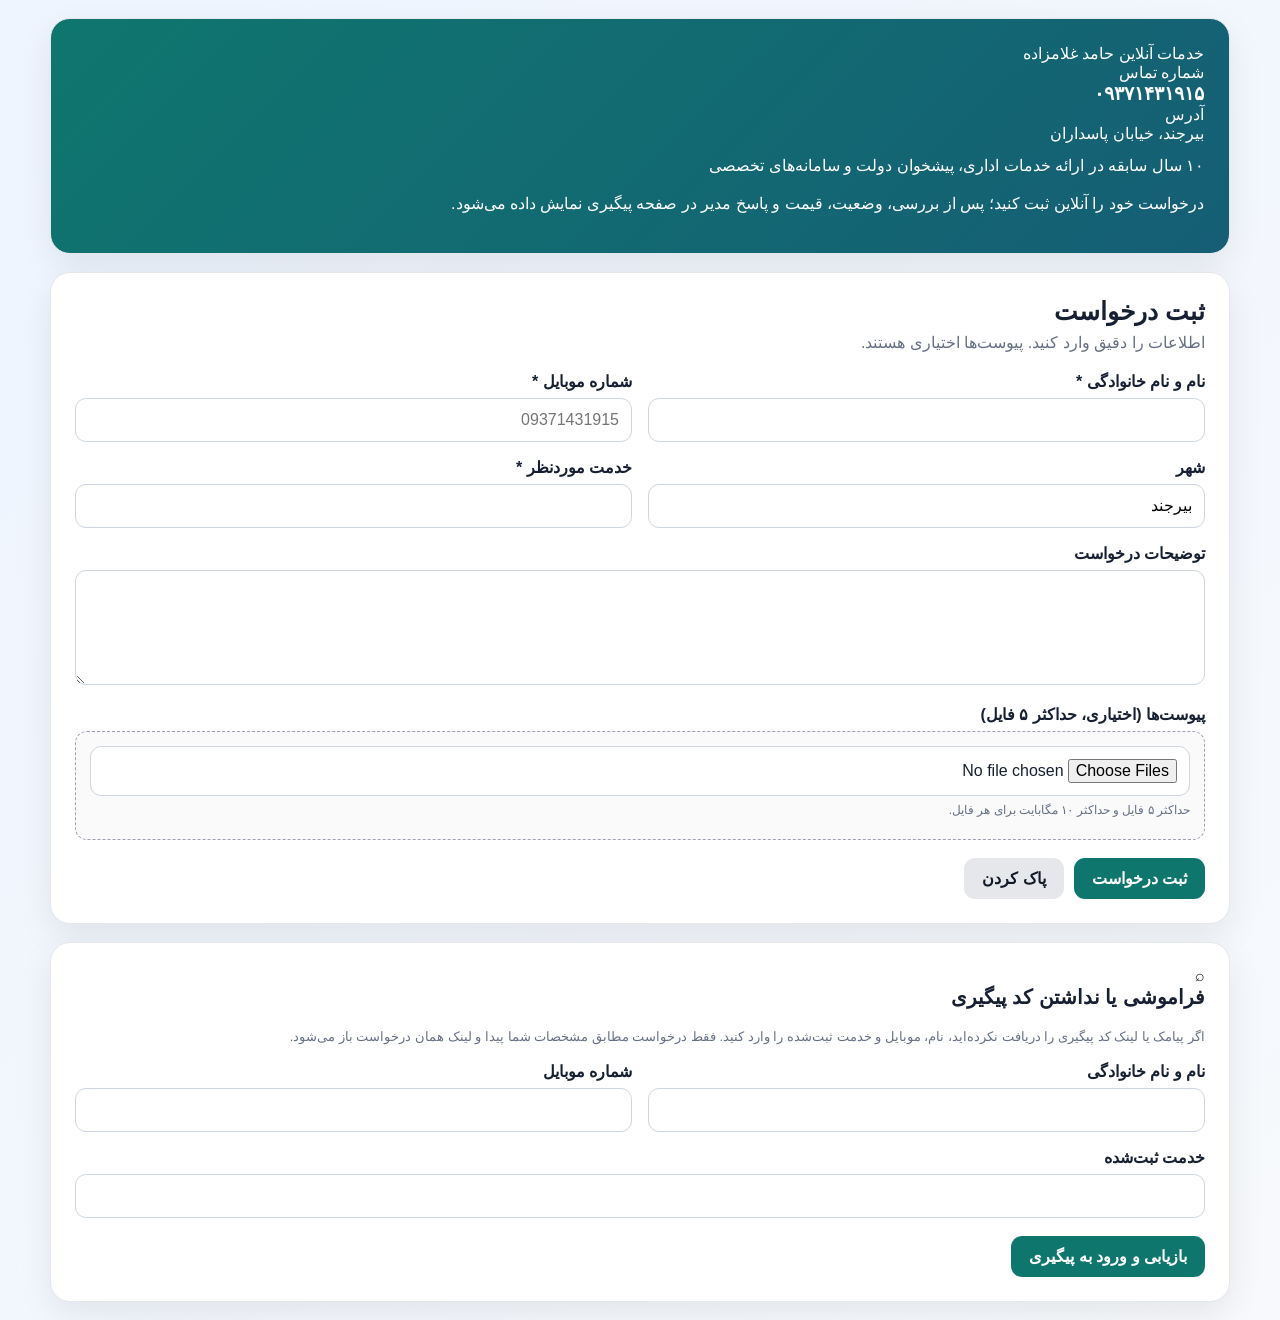
==== commit e77a335d: "Update index.html" ====
--- a/index.html
+++ b/index.html
@@ -1,12 +1,12 @@
 <!DOCTYPE html><html lang="fa" dir="rtl"><head><meta charset="UTF-8"><meta name="viewport" content="width=device-width,initial-scale=1.0"><title>خدمات آنلاین حامد غلامزاده</title><link rel="stylesheet" href="style.css"></head><body><div class="container">
-<div class="ad"><h2>خدمات آنلاین حامد غلامزاده</h2><div class="phone">شماره تماس: ۰۹۳۷۱۴۳۱۹۱۵</div><p><strong>آدرس:</strong> بیرجند، خیابان پاسداران</p><p>۱۰ سال سابقه در ارائه خدمات اداری، پیشخوان دولت و سامانه‌های تخصصی</p><p>درخواست خود را آنلاین ثبت کنید؛ پس از بررسی، وضعیت و پاسخ درخواست در سامانه اعلام می‌شود.</p></div>
-<div class="card"><div class="header"><h1>ثبت درخواست</h1><p>لطفاً اطلاعات را با دقت وارد کنید.</p></div><form id="requestForm"><div class="grid">
-<div class="field"><label>نام و نام خانوادگی *</label><input id="name" required></div><div class="field"><label>شماره موبایل *</label><input id="mobile" inputmode="tel" maxlength="11" placeholder="09371431915" required></div><div class="field"><label>شهر</label><input id="city" value="بیرجند"></div><div class="field"><label>خدمت موردنظر *</label><input id="service" required></div><div class="field full"><label>توضیحات درخواست</label><textarea id="description"></textarea></div><div class="field full"><label>پیوست‌ها (اختیاری، حداکثر ۵ فایل)</label><div class="files"><input id="files" type="file" multiple><div class="note">حداکثر ۵ فایل و حداکثر ۱۰ مگابایت برای هر فایل.</div><div id="fileList" class="file-list"></div></div></div></div><div class="actions"><button class="primary" id="submitBtn">ثبت درخواست</button><button class="secondary" type="reset">پاک کردن</button></div><div id="statusBox" class="status"></div></form></div>
-<div class="card recover"><h2>فراموشی یا نداشتن کد پیگیری</h2><p class="hint">اگر پیامک یا لینک کد پیگیری را دریافت نکرده‌اید، سه مورد زیر را دقیقاً مانند زمان ثبت درخواست وارد کنید تا کد پیگیری شما نمایش داده شود.</p><div class="grid"><div class="field"><label>نام و نام خانوادگی</label><input id="recoverName"></div><div class="field"><label>شماره موبایل</label><input id="recoverMobile" inputmode="tel" maxlength="11"></div><div class="field full"><label>خدمت ثبت‌شده</label><input id="recoverService"></div></div><div class="actions"><button class="primary" id="recoverBtn" type="button">بازیابی کد پیگیری</button></div><div id="recoverStatus" class="status"></div></div>
+<div class="ad"><div class="ad-title">خدمات آنلاین حامد غلامزاده</div><div class="ad-grid"><div><div class="ad-label">شماره تماس</div><div class="phone">۰۹۳۷۱۴۳۱۹۱۵</div></div><div><div class="ad-label">آدرس</div><div>بیرجند، خیابان پاسداران</div></div></div><p>۱۰ سال سابقه در ارائه خدمات اداری، پیشخوان دولت و سامانه‌های تخصصی</p><p class="ad-note">درخواست خود را آنلاین ثبت کنید؛ پس از بررسی، وضعیت، قیمت و پاسخ مدیر در صفحه پیگیری نمایش داده می‌شود.</p></div>
+<div class="card"><div class="header"><h1>ثبت درخواست</h1><p>اطلاعات را دقیق وارد کنید. پیوست‌ها اختیاری هستند.</p></div><form id="requestForm"><div class="grid"><div class="field"><label>نام و نام خانوادگی *</label><input id="name" required></div><div class="field"><label>شماره موبایل *</label><input id="mobile" inputmode="tel" maxlength="11" placeholder="09371431915" required></div><div class="field"><label>شهر</label><input id="city" value="بیرجند"></div><div class="field"><label>خدمت موردنظر *</label><input id="service" required></div><div class="field full"><label>توضیحات درخواست</label><textarea id="description"></textarea></div><div class="field full"><label>پیوست‌ها (اختیاری، حداکثر ۵ فایل)</label><div class="files"><input id="files" type="file" multiple><div class="note">حداکثر ۵ فایل و حداکثر ۱۰ مگابایت برای هر فایل.</div><div id="fileList" class="file-list"></div></div></div></div><div class="actions"><button class="primary" id="submitBtn">ثبت درخواست</button><button class="secondary" type="reset">پاک کردن</button></div><div id="statusBox" class="status"></div></form></div>
+<div class="card recover"><div class="section-icon">⌕</div><h2>فراموشی یا نداشتن کد پیگیری</h2><p class="hint">اگر پیامک یا لینک کد پیگیری را دریافت نکرده‌اید، نام، موبایل و خدمت ثبت‌شده را وارد کنید. فقط درخواست مطابق مشخصات شما پیدا و لینک همان درخواست باز می‌شود.</p><div class="grid"><div class="field"><label>نام و نام خانوادگی</label><input id="recoverName"></div><div class="field"><label>شماره موبایل</label><input id="recoverMobile" inputmode="tel" maxlength="11"></div><div class="field full"><label>خدمت ثبت‌شده</label><input id="recoverService"></div></div><div class="actions"><button class="primary" id="recoverBtn" type="button">بازیابی و ورود به پیگیری</button></div><div id="recoverStatus" class="status"></div></div>
 </div><script src="config.js"></script><script>
 const form=document.getElementById('requestForm'),filesInput=document.getElementById('files'),fileList=document.getElementById('fileList'),statusBox=document.getElementById('statusBox'),submitBtn=document.getElementById('submitBtn');
-function show(el,msg,type){el.textContent=msg||'';el.className='status '+(type||'');}
-filesInput.addEventListener('change',()=>{const fs=[...filesInput.files];if(fs.length>APP_CONFIG.maxFiles){filesInput.value='';fileList.textContent='';show(statusBox,'حداکثر ۵ فایل مجاز است.','err');return}const max=APP_CONFIG.maxFileSizeMB*1024*1024,bad=fs.find(f=>f.size>max);if(bad){filesInput.value='';fileList.textContent='';show(statusBox,'حجم فایل «'+bad.name+'» بیشتر از '+APP_CONFIG.maxFileSizeMB+' مگابایت است.','err');return}fileList.textContent=fs.map(f=>f.name+' ('+(f.size/1024/1024).toFixed(2)+' MB)').join(' | ');show(statusBox,'','');});
-form.addEventListener('submit',async e=>{e.preventDefault();submitBtn.disabled=true;show(statusBox,'در حال ثبت درخواست...','info');try{const mobile=document.getElementById('mobile').value.trim();if(!/^09\d{9}$/.test(mobile))throw new Error('شماره موبایل باید ۱۱ رقم و با 09 شروع شود.');const fs=[...filesInput.files];if(fs.length>APP_CONFIG.maxFiles)throw new Error('حداکثر ۵ فایل مجاز است.');const max=APP_CONFIG.maxFileSizeMB*1024*1024;if(fs.some(f=>f.size>max))throw new Error('حجم یکی از فایل‌ها بیش از حد مجاز است.');const fd=new FormData();fd.append('name',document.getElementById('name').value.trim());fd.append('mobile',mobile);fd.append('city',document.getElementById('city').value.trim());fd.append('service',document.getElementById('service').value.trim());fd.append('description',document.getElementById('description').value.trim());fs.forEach(f=>fd.append('files',f));const r=await fetch(APP_CONFIG.requestApi,{method:'POST',body:fd});const text=await r.text();if(!r.ok)throw new Error('HTTP '+r.status);let data={};try{data=JSON.parse(text)}catch(_){}const code=data.tracking_code||data.data?.tracking_code||data.code||'';const url=data.tracking_url||data.data?.tracking_url||('track.html?code='+encodeURIComponent(code));if(!code)throw new Error('درخواست ثبت شد اما کد پیگیری از سرور دریافت نشد.');show(statusBox,'درخواست با موفقیت ثبت شد. کد پیگیری شما: '+code,'ok');statusBox.innerHTML='درخواست با موفقیت ثبت شد.<br><strong>کد پیگیری: '+code+'</strong><br><a href="'+url+'">باز کردن صفحه پیگیری</a>';form.reset();fileList.textContent='';}catch(err){show(statusBox,'خطا در ثبت درخواست: '+err.message,'err')}finally{submitBtn.disabled=false}});
-const recoverBtn=document.getElementById('recoverBtn'),recoverStatus=document.getElementById('recoverStatus');recoverBtn.addEventListener('click',async()=>{const name=document.getElementById('recoverName').value.trim(),mobile=document.getElementById('recoverMobile').value.trim(),service=document.getElementById('recoverService').value.trim();if(!name||!mobile||!service){show(recoverStatus,'هر سه فیلد را وارد کنید.','err');return}if(!/^09\d{9}$/.test(mobile)){show(recoverStatus,'شماره موبایل معتبر نیست.','err');return}recoverBtn.disabled=true;show(recoverStatus,'در حال جستجو...','info');try{const r=await fetch(APP_CONFIG.recoverApi,{method:'POST',headers:{'Content-Type':'application/json','Accept':'application/json'},body:JSON.stringify({name,mobile,service})});const text=await r.text();if(!r.ok)throw new Error('HTTP '+r.status);let d={};try{d=JSON.parse(text)}catch(_){throw new Error('پاسخ بازیابی معتبر نیست.')}if(!d.found||!d.tracking_code)throw new Error(d.message||'درخواستی پیدا نشد.');const u=d.tracking_url||('track.html?code='+encodeURIComponent(d.tracking_code));recoverStatus.className='status ok';recoverStatus.innerHTML='<strong>کد پیگیری شما: '+d.tracking_code+'</strong><br><a href="'+u+'">پیگیری درخواست</a>';}catch(err){show(recoverStatus,'خطا در بازیابی: '+err.message,'err')}finally{recoverBtn.disabled=false}});
+function show(el,msg,type){el.textContent=msg||'';el.className='status '+(type||'')}
+function validFiles(){const fs=[...filesInput.files];if(fs.length>APP_CONFIG.maxFiles)throw new Error('حداکثر ۵ فایل مجاز است.');const max=APP_CONFIG.maxFileSizeMB*1024*1024;const bad=fs.find(f=>f.size>max);if(bad)throw new Error('حجم فایل «'+bad.name+'» بیشتر از '+APP_CONFIG.maxFileSizeMB+' مگابایت است.');return fs}
+filesInput.addEventListener('change',()=>{try{const fs=validFiles();fileList.textContent=fs.map(f=>f.name+' ('+(f.size/1024/1024).toFixed(2)+' MB)').join(' | ');show(statusBox,'','')}catch(e){filesInput.value='';fileList.textContent='';show(statusBox,e.message,'err')}});
+form.addEventListener('submit',async e=>{e.preventDefault();submitBtn.disabled=true;show(statusBox,'در حال ثبت درخواست...','info');try{const mobile=document.getElementById('mobile').value.trim();if(!/^09\d{9}$/.test(mobile))throw new Error('شماره موبایل باید ۱۱ رقم و با 09 شروع شود.');const fs=validFiles();const payload={name:document.getElementById('name').value.trim(),mobile,city:document.getElementById('city').value.trim(),service:document.getElementById('service').value.trim(),description:document.getElementById('description').value.trim()};const r=await fetch(APP_CONFIG.requestApi,{method:'POST',headers:{'Content-Type':'application/json','Accept':'application/json'},body:JSON.stringify(payload)});const text=await r.text();if(!r.ok)throw new Error('HTTP '+r.status);let d={};try{d=JSON.parse(text)}catch(_){throw new Error('پاسخ ثبت درخواست معتبر نیست.')}const code=d.tracking_code||d.data?.tracking_code||'';const url=d.tracking_url||('track.html?code='+encodeURIComponent(code));if(!code)throw new Error('درخواست ثبت شد اما کد پیگیری از سرور دریافت نشد.');show(statusBox,'درخواست با موفقیت ثبت شد.','ok');let html='<div><strong>کد پیگیری شما: '+code+'</strong><br><a class="track-link" href="'+url+'">باز کردن صفحه پیگیری</a></div>';if(fs.length){html+='<div class="upload-progress">در حال ارسال '+fs.length+' فایل...</div>';for(const f of fs){const fd=new FormData();fd.append('tracking_code',code);fd.append('file',f);const ur=await fetch(APP_CONFIG.customerUploadApi,{method:'POST',body:fd});if(!ur.ok)throw new Error('ارسال فایل «'+f.name+'» انجام نشد.');}html+='<div class="upload-success">پیوست‌ها نیز با موفقیت دریافت شدند.</div>';}statusBox.className='status ok';statusBox.innerHTML=html;form.reset();fileList.textContent='';document.getElementById('city').value='بیرجند';}catch(err){show(statusBox,'خطا: '+err.message,'err')}finally{submitBtn.disabled=false}});
+const recoverBtn=document.getElementById('recoverBtn'),recoverStatus=document.getElementById('recoverStatus');recoverBtn.onclick=async()=>{const name=document.getElementById('recoverName').value.trim(),mobile=document.getElementById('recoverMobile').value.trim(),service=document.getElementById('recoverService').value.trim();if(!name||!mobile||!service){show(recoverStatus,'هر سه فیلد را وارد کنید.','err');return}if(!/^09\d{9}$/.test(mobile)){show(recoverStatus,'شماره موبایل معتبر نیست.','err');return}recoverBtn.disabled=true;show(recoverStatus,'در حال جستجو...','info');try{const r=await fetch(APP_CONFIG.recoverApi,{method:'POST',headers:{'Content-Type':'application/json','Accept':'application/json'},body:JSON.stringify({name,mobile,service})});const t=await r.text();if(!r.ok)throw new Error('HTTP '+r.status);const d=JSON.parse(t);if(!d.found||!d.tracking_code)throw new Error(d.message||'درخواستی پیدا نشد.');location.href=d.tracking_url||('track.html?code='+encodeURIComponent(d.tracking_code));}catch(e){show(recoverStatus,'خطا در بازیابی: '+e.message,'err')}finally{recoverBtn.disabled=false}};
 </script></body></html>
--- a/style.css
+++ b/style.css
@@ -1,92 +1 @@
-*{box-sizing:border-box}
-html{direction:rtl}
-body{
-  margin:0;
-  font-family:Tahoma,Arial,sans-serif;
-  background:linear-gradient(135deg,#eef5ff,#f7f9fc);
-  color:#1f2937;
-  padding:24px;
-}
-.container{max-width:1200px;margin:0 auto}
-.card,.ad{
-  background:#fff;
-  border:1px solid #e5e7eb;
-  border-radius:18px;
-  box-shadow:0 10px 30px rgba(0,0,0,.07);
-}
-.ad{
-  padding:24px;
-  margin-bottom:18px;
-  background:linear-gradient(135deg,#0f766e,#155e75);
-  color:#fff;
-}
-.ad h2{margin:0 0 10px;font-size:25px}
-.ad p{margin:8px 0;line-height:1.9}
-.phone{font-size:19px;font-weight:bold;margin:8px 0}
-.card{padding:24px}
-.header{margin-bottom:22px}
-.header h1{margin:0 0 8px;font-size:25px}
-.header p{margin:0;color:#6b7280}
-.grid{display:grid;grid-template-columns:1fr 1fr;gap:16px}
-.field{min-width:0}
-.field.full{grid-column:1/-1}
-label{display:block;font-weight:bold;margin-bottom:7px}
-input,textarea,select{
-  width:100%;
-  border:1px solid #d1d5db;
-  border-radius:10px;
-  padding:11px 12px;
-  font:inherit;
-  background:#fff;
-  outline:none;
-}
-textarea{min-height:120px;resize:vertical}
-input:focus,textarea:focus,select:focus{
-  border-color:#0f766e;
-  box-shadow:0 0 0 3px rgba(15,118,110,.12)
-}
-.files{
-  border:1px dashed #9ca3af;
-  border-radius:12px;
-  padding:14px;
-  background:#fafafa;
-}
-.note{font-size:12px;color:#6b7280;margin-top:7px}
-.file-list{font-size:13px;margin-top:8px;line-height:1.8}
-.actions{display:flex;gap:10px;flex-wrap:wrap;margin-top:18px}
-button{
-  border:0;border-radius:10px;padding:11px 18px;
-  font:inherit;font-weight:bold;cursor:pointer
-}
-button:disabled{opacity:.6;cursor:not-allowed}
-.primary{background:#0f766e;color:#fff}
-.secondary{background:#e5e7eb;color:#111827}
-.status{margin-top:14px;padding:10px 12px;border-radius:10px;display:none;line-height:1.8}
-.status:not(:empty){display:block}
-.status.ok{background:#dcfce7;color:#166534}
-.status.err{background:#fee2e2;color:#991b1b}
-.table-wrap{width:100%;overflow-x:auto}
-table{width:100%;border-collapse:collapse;min-width:850px}
-th,td{border-bottom:1px solid #e5e7eb;padding:12px 9px;text-align:center;white-space:nowrap}
-th{background:#f3f4f6;font-weight:bold}
-tr:hover td{background:#fafafa}
-.edit-box{
-  display:none;
-  margin-top:22px;
-  padding:20px;
-  border:1px solid #dbe3ea;
-  border-radius:14px;
-  background:#f8fafc;
-}
-.edit-box.show{display:block}
-.edit-box h3{margin-top:0}
-.edit-box label{margin-top:12px}
-@media(max-width:700px){
-  body{padding:12px}
-  .card,.ad{padding:16px;border-radius:14px}
-  .grid{grid-template-columns:1fr}
-  .field.full{grid-column:auto}
-  .header h1{font-size:21px}
-  .ad h2{font-size:21px}
-  .actions button{width:100%}
-}
+*{box-sizing:border-box}html{direction:rtl}body{margin:0;font-family:Tahoma,Arial,sans-serif;background:linear-gradient(135deg,#eef5ff,#f7f9fc);color:#172033;padding:18px}.container{max-width:1180px;margin:auto}.card,.ad,.login-card{background:#fff;border:1px solid #e5e7eb;border-radius:20px;box-shadow:0 12px 35px rgba(0,0,0,.08)}.ad{padding:25px;margin-bottom:18px;background:linear-gradient(135deg,#0f766e,#155e75);color:#fff}.ad h2{margin:0 0 10px;font-size:26px}.ad p{margin:8px 0;line-height:1.9}.phone{font-size:19px;font-weight:bold}.card{padding:24px}.header{margin-bottom:20px}.header h1{margin:0 0 7px;font-size:25px}.header p{margin:0;color:#667085}.grid{display:grid;grid-template-columns:1fr 1fr;gap:16px}.field{min-width:0}.full{grid-column:1/-1}label{display:block;font-weight:bold;margin:0 0 7px}input,textarea,select{width:100%;border:1px solid #cfd6df;border-radius:11px;padding:12px;font:inherit;background:#fff;outline:none}input:focus,textarea:focus,select:focus{border-color:#0f766e;box-shadow:0 0 0 3px rgba(15,118,110,.12)}textarea{min-height:115px;resize:vertical}.files{border:1px dashed #9ca3af;border-radius:12px;padding:14px;background:#fafafa}.note{font-size:12px;color:#667085;margin-top:7px}.file-list{font-size:13px;line-height:1.9;margin-top:8px}.actions{display:flex;gap:10px;flex-wrap:wrap;margin-top:18px}button{border:0;border-radius:11px;padding:11px 18px;font:inherit;font-weight:bold;cursor:pointer}button:disabled{opacity:.6;cursor:not-allowed}.primary{background:#0f766e;color:#fff}.secondary{background:#e5e7eb;color:#111827}.danger{background:#b42318;color:#fff}.status{display:none;margin-top:14px;padding:11px 13px;border-radius:11px;line-height:1.9}.status:not(:empty){display:block}.status.ok{background:#dcfce7;color:#166534}.status.err{background:#fee2e2;color:#991b1b}.status.info{background:#e0f2fe;color:#075985}.recover{margin-top:18px}.recover h2{margin-top:0;font-size:20px}.hint{color:#667085;font-size:13px;line-height:1.8}.table-wrap{width:100%;overflow-x:auto}table{width:100%;border-collapse:collapse;min-width:900px}th,td{border-bottom:1px solid #e5e7eb;padding:11px 8px;text-align:center;white-space:nowrap}th{background:#f3f4f6}.edit-box{display:none;margin-top:22px;padding:20px;border:1px solid #dbe3ea;border-radius:14px;background:#f8fafc}.edit-box.show{display:block}.edit-box h3{margin-top:0}.edit-box label{margin-top:12px}.login-wrap{min-height:75vh;display:flex;align-items:center;justify-content:center}.login-card{width:min(460px,100%);padding:28px}.login-card h1{margin-top:0}.login-card .field{margin-top:15px}.topbar{display:flex;justify-content:space-between;align-items:center;gap:10px;margin-bottom:18px;flex-wrap:wrap}.badge{display:inline-block;background:#ecfdf3;color:#027a48;padding:6px 10px;border-radius:999px;font-size:12px}@media(max-width:700px){body{padding:10px}.card,.ad,.login-card{padding:16px;border-radius:15px}.grid{grid-template-columns:1fr}.full{grid-column:auto}.actions button{width:100%}.ad h2{font-size:22px}.header h1{font-size:21px}}
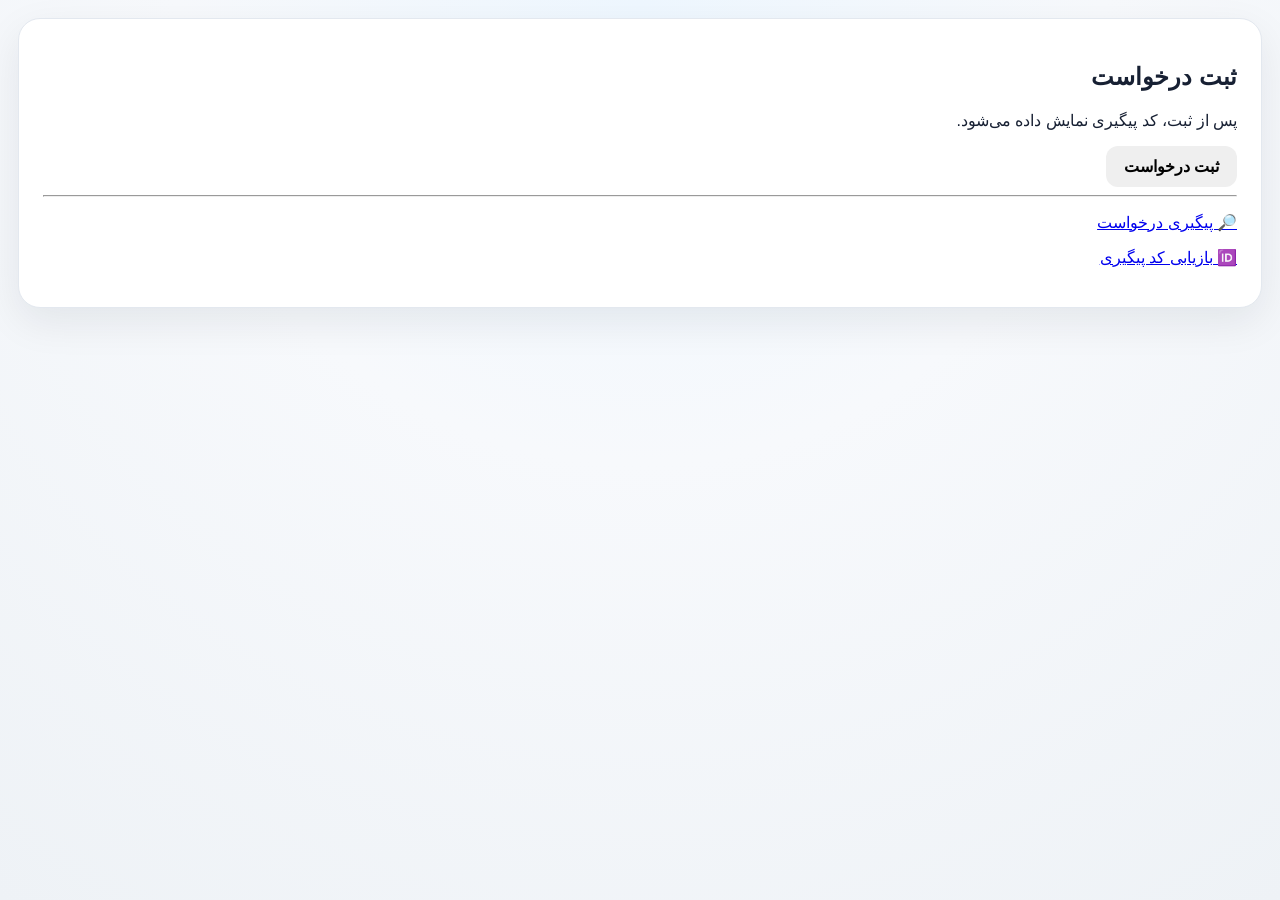
==== commit 3ce5d186: "Update index.html" ====
--- a/index.html
+++ b/index.html
@@ -1,12 +1 @@
-<!DOCTYPE html><html lang="fa" dir="rtl"><head><meta charset="UTF-8"><meta name="viewport" content="width=device-width,initial-scale=1.0"><title>خدمات آنلاین حامد غلامزاده</title><link rel="stylesheet" href="style.css"></head><body><div class="container">
-<div class="ad"><div class="ad-title">خدمات آنلاین حامد غلامزاده</div><div class="ad-grid"><div><div class="ad-label">شماره تماس</div><div class="phone">۰۹۳۷۱۴۳۱۹۱۵</div></div><div><div class="ad-label">آدرس</div><div>بیرجند، خیابان پاسداران</div></div></div><p>۱۰ سال سابقه در ارائه خدمات اداری، پیشخوان دولت و سامانه‌های تخصصی</p><p class="ad-note">درخواست خود را آنلاین ثبت کنید؛ پس از بررسی، وضعیت، قیمت و پاسخ مدیر در صفحه پیگیری نمایش داده می‌شود.</p></div>
-<div class="card"><div class="header"><h1>ثبت درخواست</h1><p>اطلاعات را دقیق وارد کنید. پیوست‌ها اختیاری هستند.</p></div><form id="requestForm"><div class="grid"><div class="field"><label>نام و نام خانوادگی *</label><input id="name" required></div><div class="field"><label>شماره موبایل *</label><input id="mobile" inputmode="tel" maxlength="11" placeholder="09371431915" required></div><div class="field"><label>شهر</label><input id="city" value="بیرجند"></div><div class="field"><label>خدمت موردنظر *</label><input id="service" required></div><div class="field full"><label>توضیحات درخواست</label><textarea id="description"></textarea></div><div class="field full"><label>پیوست‌ها (اختیاری، حداکثر ۵ فایل)</label><div class="files"><input id="files" type="file" multiple><div class="note">حداکثر ۵ فایل و حداکثر ۱۰ مگابایت برای هر فایل.</div><div id="fileList" class="file-list"></div></div></div></div><div class="actions"><button class="primary" id="submitBtn">ثبت درخواست</button><button class="secondary" type="reset">پاک کردن</button></div><div id="statusBox" class="status"></div></form></div>
-<div class="card recover"><div class="section-icon">⌕</div><h2>فراموشی یا نداشتن کد پیگیری</h2><p class="hint">اگر پیامک یا لینک کد پیگیری را دریافت نکرده‌اید، نام، موبایل و خدمت ثبت‌شده را وارد کنید. فقط درخواست مطابق مشخصات شما پیدا و لینک همان درخواست باز می‌شود.</p><div class="grid"><div class="field"><label>نام و نام خانوادگی</label><input id="recoverName"></div><div class="field"><label>شماره موبایل</label><input id="recoverMobile" inputmode="tel" maxlength="11"></div><div class="field full"><label>خدمت ثبت‌شده</label><input id="recoverService"></div></div><div class="actions"><button class="primary" id="recoverBtn" type="button">بازیابی و ورود به پیگیری</button></div><div id="recoverStatus" class="status"></div></div>
-</div><script src="config.js"></script><script>
-const form=document.getElementById('requestForm'),filesInput=document.getElementById('files'),fileList=document.getElementById('fileList'),statusBox=document.getElementById('statusBox'),submitBtn=document.getElementById('submitBtn');
-function show(el,msg,type){el.textContent=msg||'';el.className='status '+(type||'')}
-function validFiles(){const fs=[...filesInput.files];if(fs.length>APP_CONFIG.maxFiles)throw new Error('حداکثر ۵ فایل مجاز است.');const max=APP_CONFIG.maxFileSizeMB*1024*1024;const bad=fs.find(f=>f.size>max);if(bad)throw new Error('حجم فایل «'+bad.name+'» بیشتر از '+APP_CONFIG.maxFileSizeMB+' مگابایت است.');return fs}
-filesInput.addEventListener('change',()=>{try{const fs=validFiles();fileList.textContent=fs.map(f=>f.name+' ('+(f.size/1024/1024).toFixed(2)+' MB)').join(' | ');show(statusBox,'','')}catch(e){filesInput.value='';fileList.textContent='';show(statusBox,e.message,'err')}});
-form.addEventListener('submit',async e=>{e.preventDefault();submitBtn.disabled=true;show(statusBox,'در حال ثبت درخواست...','info');try{const mobile=document.getElementById('mobile').value.trim();if(!/^09\d{9}$/.test(mobile))throw new Error('شماره موبایل باید ۱۱ رقم و با 09 شروع شود.');const fs=validFiles();const payload={name:document.getElementById('name').value.trim(),mobile,city:document.getElementById('city').value.trim(),service:document.getElementById('service').value.trim(),description:document.getElementById('description').value.trim()};const r=await fetch(APP_CONFIG.requestApi,{method:'POST',headers:{'Content-Type':'application/json','Accept':'application/json'},body:JSON.stringify(payload)});const text=await r.text();if(!r.ok)throw new Error('HTTP '+r.status);let d={};try{d=JSON.parse(text)}catch(_){throw new Error('پاسخ ثبت درخواست معتبر نیست.')}const code=d.tracking_code||d.data?.tracking_code||'';const url=d.tracking_url||('track.html?code='+encodeURIComponent(code));if(!code)throw new Error('درخواست ثبت شد اما کد پیگیری از سرور دریافت نشد.');show(statusBox,'درخواست با موفقیت ثبت شد.','ok');let html='<div><strong>کد پیگیری شما: '+code+'</strong><br><a class="track-link" href="'+url+'">باز کردن صفحه پیگیری</a></div>';if(fs.length){html+='<div class="upload-progress">در حال ارسال '+fs.length+' فایل...</div>';for(const f of fs){const fd=new FormData();fd.append('tracking_code',code);fd.append('file',f);const ur=await fetch(APP_CONFIG.customerUploadApi,{method:'POST',body:fd});if(!ur.ok)throw new Error('ارسال فایل «'+f.name+'» انجام نشد.');}html+='<div class="upload-success">پیوست‌ها نیز با موفقیت دریافت شدند.</div>';}statusBox.className='status ok';statusBox.innerHTML=html;form.reset();fileList.textContent='';document.getElementById('city').value='بیرجند';}catch(err){show(statusBox,'خطا: '+err.message,'err')}finally{submitBtn.disabled=false}});
-const recoverBtn=document.getElementById('recoverBtn'),recoverStatus=document.getElementById('recoverStatus');recoverBtn.onclick=async()=>{const name=document.getElementById('recoverName').value.trim(),mobile=document.getElementById('recoverMobile').value.trim(),service=document.getElementById('recoverService').value.trim();if(!name||!mobile||!service){show(recoverStatus,'هر سه فیلد را وارد کنید.','err');return}if(!/^09\d{9}$/.test(mobile)){show(recoverStatus,'شماره موبایل معتبر نیست.','err');return}recoverBtn.disabled=true;show(recoverStatus,'در حال جستجو...','info');try{const r=await fetch(APP_CONFIG.recoverApi,{method:'POST',headers:{'Content-Type':'application/json','Accept':'application/json'},body:JSON.stringify({name,mobile,service})});const t=await r.text();if(!r.ok)throw new Error('HTTP '+r.status);const d=JSON.parse(t);if(!d.found||!d.tracking_code)throw new Error(d.message||'درخواستی پیدا نشد.');location.href=d.tracking_url||('track.html?code='+encodeURIComponent(d.tracking_code));}catch(e){show(recoverStatus,'خطا در بازیابی: '+e.message,'err')}finally{recoverBtn.disabled=false}};
-</script></body></html>
+<html lang='fa' dir='rtl'><head><meta charset='utf-8'><link rel='stylesheet' href='style.css'></head><body><div class='card'><h2>ثبت درخواست</h2><p>پس از ثبت، کد پیگیری نمایش داده می‌شود.</p><button>ثبت درخواست</button><hr><p><a href='track.html'>🔎 پیگیری درخواست</a></p><p><a href='recover.html'>🆔 بازیابی کد پیگیری</a></p></div></body></html>
--- a/style.css
+++ b/style.css
@@ -1 +1 @@
-*{box-sizing:border-box}html{direction:rtl}body{margin:0;font-family:Tahoma,Arial,sans-serif;background:linear-gradient(135deg,#eef5ff,#f7f9fc);color:#172033;padding:18px}.container{max-width:1180px;margin:auto}.card,.ad,.login-card{background:#fff;border:1px solid #e5e7eb;border-radius:20px;box-shadow:0 12px 35px rgba(0,0,0,.08)}.ad{padding:25px;margin-bottom:18px;background:linear-gradient(135deg,#0f766e,#155e75);color:#fff}.ad h2{margin:0 0 10px;font-size:26px}.ad p{margin:8px 0;line-height:1.9}.phone{font-size:19px;font-weight:bold}.card{padding:24px}.header{margin-bottom:20px}.header h1{margin:0 0 7px;font-size:25px}.header p{margin:0;color:#667085}.grid{display:grid;grid-template-columns:1fr 1fr;gap:16px}.field{min-width:0}.full{grid-column:1/-1}label{display:block;font-weight:bold;margin:0 0 7px}input,textarea,select{width:100%;border:1px solid #cfd6df;border-radius:11px;padding:12px;font:inherit;background:#fff;outline:none}input:focus,textarea:focus,select:focus{border-color:#0f766e;box-shadow:0 0 0 3px rgba(15,118,110,.12)}textarea{min-height:115px;resize:vertical}.files{border:1px dashed #9ca3af;border-radius:12px;padding:14px;background:#fafafa}.note{font-size:12px;color:#667085;margin-top:7px}.file-list{font-size:13px;line-height:1.9;margin-top:8px}.actions{display:flex;gap:10px;flex-wrap:wrap;margin-top:18px}button{border:0;border-radius:11px;padding:11px 18px;font:inherit;font-weight:bold;cursor:pointer}button:disabled{opacity:.6;cursor:not-allowed}.primary{background:#0f766e;color:#fff}.secondary{background:#e5e7eb;color:#111827}.danger{background:#b42318;color:#fff}.status{display:none;margin-top:14px;padding:11px 13px;border-radius:11px;line-height:1.9}.status:not(:empty){display:block}.status.ok{background:#dcfce7;color:#166534}.status.err{background:#fee2e2;color:#991b1b}.status.info{background:#e0f2fe;color:#075985}.recover{margin-top:18px}.recover h2{margin-top:0;font-size:20px}.hint{color:#667085;font-size:13px;line-height:1.8}.table-wrap{width:100%;overflow-x:auto}table{width:100%;border-collapse:collapse;min-width:900px}th,td{border-bottom:1px solid #e5e7eb;padding:11px 8px;text-align:center;white-space:nowrap}th{background:#f3f4f6}.edit-box{display:none;margin-top:22px;padding:20px;border:1px solid #dbe3ea;border-radius:14px;background:#f8fafc}.edit-box.show{display:block}.edit-box h3{margin-top:0}.edit-box label{margin-top:12px}.login-wrap{min-height:75vh;display:flex;align-items:center;justify-content:center}.login-card{width:min(460px,100%);padding:28px}.login-card h1{margin-top:0}.login-card .field{margin-top:15px}.topbar{display:flex;justify-content:space-between;align-items:center;gap:10px;margin-bottom:18px;flex-wrap:wrap}.badge{display:inline-block;background:#ecfdf3;color:#027a48;padding:6px 10px;border-radius:999px;font-size:12px}@media(max-width:700px){body{padding:10px}.card,.ad,.login-card{padding:16px;border-radius:15px}.grid{grid-template-columns:1fr}.full{grid-column:auto}.actions button{width:100%}.ad h2{font-size:22px}.header h1{font-size:21px}}
+*{box-sizing:border-box}html{direction:rtl}body{margin:0;font-family:Tahoma,Arial,sans-serif;background:radial-gradient(circle at top,#eef7ff 0,#f7f9fc 42%,#eef2f6 100%);color:#172033;padding:18px}.container{max-width:1180px;margin:auto}.card,.ad,.login-card{background:#fff;border:1px solid #e3e8ef;border-radius:22px;box-shadow:0 14px 40px rgba(15,23,42,.08)}.ad{padding:28px;margin-bottom:18px;background:linear-gradient(135deg,#0f766e,#0e7490 55%,#155e75);color:#fff}.ad-title{font-size:30px;font-weight:800;margin-bottom:16px}.ad-grid{display:grid;grid-template-columns:1fr 1fr;gap:12px;margin-bottom:10px}.ad-grid>div{background:rgba(255,255,255,.11);border:1px solid rgba(255,255,255,.2);border-radius:14px;padding:12px 14px}.ad-label{font-size:12px;opacity:.8;margin-bottom:4px}.phone{font-size:20px;font-weight:800;letter-spacing:.4px}.ad p{margin:9px 0;line-height:1.9}.ad-note{opacity:.95}.card{padding:24px}.header{margin-bottom:20px}.header h1{margin:0 0 7px;font-size:26px}.header p{margin:0;color:#667085}.grid{display:grid;grid-template-columns:1fr 1fr;gap:16px}.field{min-width:0}.full{grid-column:1/-1}label{display:block;font-weight:800;margin:0 0 7px}input,textarea,select{width:100%;border:1px solid #cbd5e1;border-radius:12px;padding:12px;font:inherit;background:#fff;outline:none}input:focus,textarea:focus,select:focus{border-color:#0f766e;box-shadow:0 0 0 3px rgba(15,118,110,.12)}textarea{min-height:115px;resize:vertical}.files{border:1px dashed #94a3b8;border-radius:13px;padding:14px;background:#f8fafc}.note,.hint,.muted{font-size:12px;color:#667085;line-height:1.8}.file-list{font-size:13px;line-height:1.9;margin-top:8px}.actions{display:flex;gap:10px;flex-wrap:wrap;margin-top:18px}button{border:0;border-radius:12px;padding:11px 18px;font:inherit;font-weight:800;cursor:pointer;transition:.18s}button:hover{transform:translateY(-1px)}button:disabled{opacity:.6;cursor:not-allowed;transform:none}.primary{background:#0f766e;color:#fff}.secondary{background:#e5e7eb;color:#111827}.danger{background:#b42318;color:#fff}.status{display:none;margin-top:14px;padding:12px 14px;border-radius:12px;line-height:1.9}.status:not(:empty){display:block}.status.ok{background:#dcfce7;color:#166534}.status.err{background:#fee2e2;color:#991b1b}.status.info{background:#e0f2fe;color:#075985}.status a{font-weight:800}.track-link{display:inline-block;margin-top:8px}.upload-progress{margin-top:7px;font-size:13px}.upload-success{margin-top:6px;font-size:13px}.recover{margin-top:18px}.recover h2{margin:0 0 8px;font-size:21px}.section-icon{font-size:25px;margin-bottom:6px}.table-wrap{width:100%;overflow-x:auto}table{width:100%;border-collapse:collapse;min-width:1100px}th,td{border-bottom:1px solid #e5e7eb;padding:11px 8px;text-align:center;white-space:nowrap}th{background:#f3f4f6;font-weight:800}.edit-box{display:none;margin-top:22px;padding:20px;border:1px solid #dbe3ea;border-radius:16px;background:#f8fafc}.edit-box.show{display:block}.edit-box h3{margin-top:0}.edit-box label{margin-top:12px}.login-wrap{min-height:75vh;display:flex;align-items:center;justify-content:center}.login-card{width:min(460px,100%);padding:30px}.login-card h1{margin-top:0}.login-card .field{margin-top:15px}.topbar{display:flex;justify-content:space-between;align-items:center;gap:10px;margin-bottom:18px;flex-wrap:wrap}.badge{display:inline-block;background:#ecfdf3;color:#027a48;padding:6px 10px;border-radius:999px;font-size:12px}.mini-link,.download-btn{display:inline-block;text-decoration:none;font-weight:800}.download-btn{margin-top:10px;padding:11px 15px;background:#0f766e;color:#fff;border-radius:11px}.result-card{margin-top:18px;padding:18px;border-radius:16px;border:1px solid #dbe3ea;line-height:1.9}.result-card:not(:empty){display:block}.result-card.ok{background:#f8fffb;border-color:#bbf7d0}.result-card.err{background:#fff7f7;border-color:#fecaca;color:#991b1b}.result-card.info{background:#f0f9ff;color:#075985}.result-code{font-size:20px;font-weight:900;margin-bottom:14px}.info-grid{display:grid;grid-template-columns:1fr 1fr;gap:12px}.info-grid>div{background:#fff;border:1px solid #e5e7eb;border-radius:12px;padding:11px}.info-grid .full{grid-column:1/-1}.info-grid span,.result-file>span{display:block;font-size:12px;color:#667085;margin-bottom:4px}.result-file{margin-top:12px;padding:13px;border:1px dashed #cbd5e1;border-radius:12px;background:#fff}.result-upload{padding-top:4px}@media(max-width:700px){body{padding:10px}.card,.ad,.login-card{padding:16px;border-radius:16px}.grid,.ad-grid,.info-grid{grid-template-columns:1fr}.full,.info-grid .full{grid-column:auto}.actions button{width:100%}.ad-title{font-size:24px}.header h1{font-size:22px}.phone{font-size:18px}}
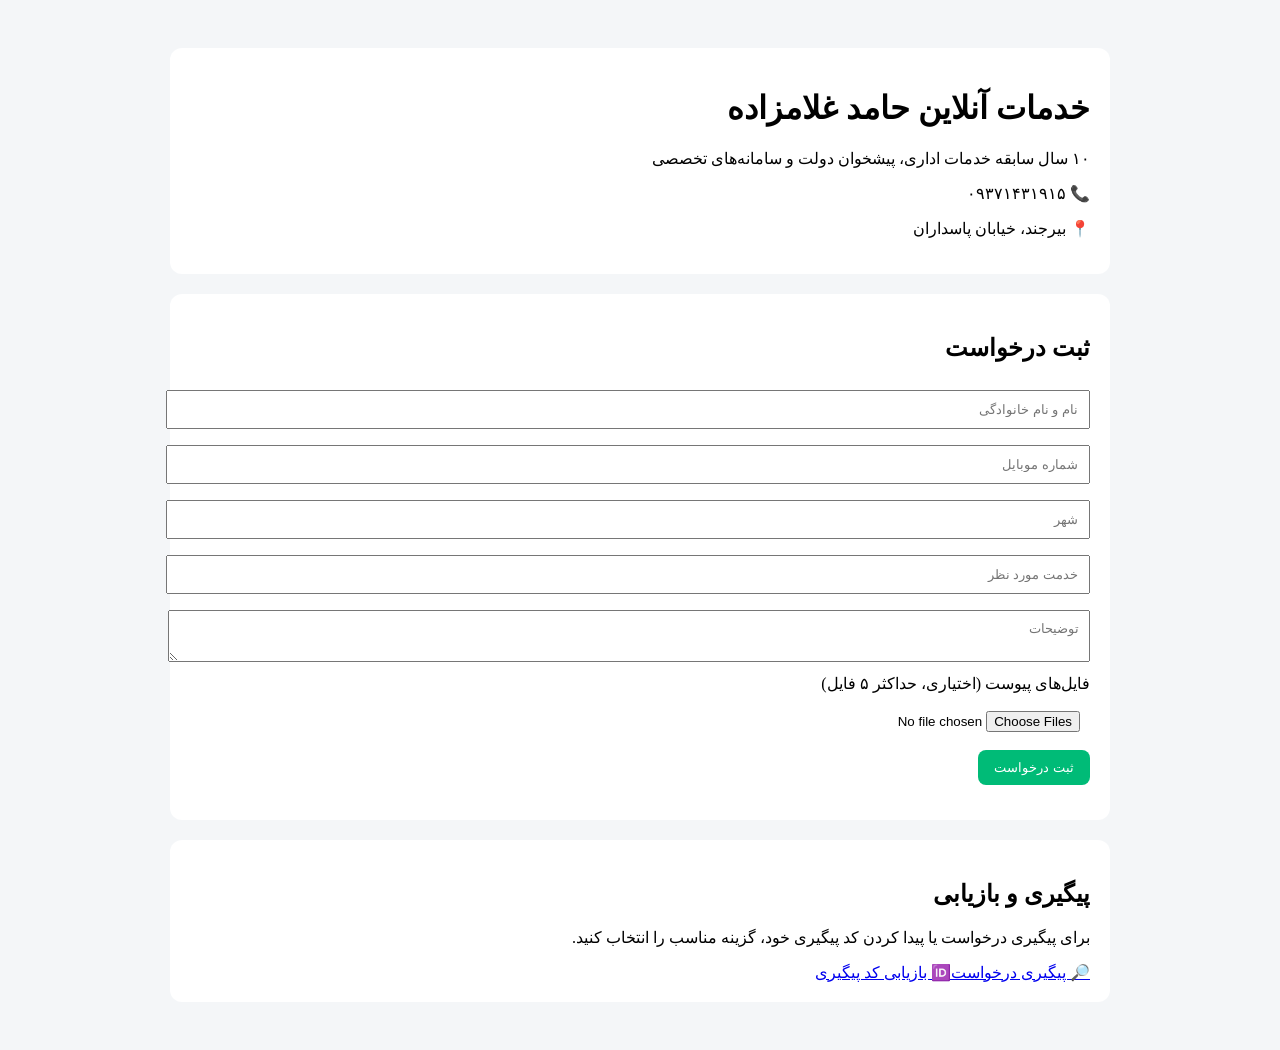
==== commit 3d2e529f: "Update index.html" ====
--- a/index.html
+++ b/index.html
@@ -1 +1,5 @@
-<html lang='fa' dir='rtl'><head><meta charset='utf-8'><link rel='stylesheet' href='style.css'></head><body><div class='card'><h2>ثبت درخواست</h2><p>پس از ثبت، کد پیگیری نمایش داده می‌شود.</p><button>ثبت درخواست</button><hr><p><a href='track.html'>🔎 پیگیری درخواست</a></p><p><a href='recover.html'>🆔 بازیابی کد پیگیری</a></p></div></body></html>
+<!doctype html><html lang="fa" dir="rtl"><head><meta charset="utf-8"><meta name="viewport" content="width=device-width,initial-scale=1"><title>خدمات آنلاین حامد غلامزاده</title><link rel="stylesheet" href="style.css"></head><body><div class="container">
+<div class="card"><h1>خدمات آنلاین حامد غلامزاده</h1><p>۱۰ سال سابقه خدمات اداری، پیشخوان دولت و سامانه‌های تخصصی</p><p>📞 ۰۹۳۷۱۴۳۱۹۱۵</p><p>📍 بیرجند، خیابان پاسداران</p></div>
+<div class="card"><h2>ثبت درخواست</h2><input id="name" placeholder="نام و نام خانوادگی"><input id="mobile" placeholder="شماره موبایل"><input id="city" placeholder="شهر"><input id="service" placeholder="خدمت مورد نظر"><textarea id="description" placeholder="توضیحات"></textarea><label>فایل‌های پیوست (اختیاری، حداکثر ۵ فایل)</label><input id="files" type="file" multiple><button class="btn green" onclick="submitRequest()">ثبت درخواست</button><div id="msg" class="notice" style="margin-top:15px"></div></div>
+<div class="card"><h2>پیگیری و بازیابی</h2><p>برای پیگیری درخواست یا پیدا کردن کد پیگیری خود، گزینه مناسب را انتخاب کنید.</p><div class="quick"><a class="btn" href="track.html">🔎 پیگیری درخواست</a><a class="btn green" href="recover.html">🆔 بازیابی کد پیگیری</a></div></div></div>
+<script src="config.js"></script><script>async function submitRequest(){const f=new FormData();["name","mobile","city","service","description"].forEach(x=>f.append(x,document.getElementById(x).value));[...document.getElementById("files").files].slice(0,5).forEach((x,i)=>f.append("file"+(i+1),x));const m=document.getElementById("msg");m.textContent="در حال ثبت...";try{const r=await fetch(APP_CONFIG.requestApi,{method:"POST",body:f});const j=await r.json();if(!r.ok||j.ok===false)throw Error(j.message||"خطا");m.innerHTML="درخواست ثبت شد.<br>کد پیگیری: <b>"+(j.tracking_code||"")+"</b>"}catch(e){m.textContent="خطا: "+e.message}}</script></body></html>
--- a/style.css
+++ b/style.css
@@ -1 +1 @@
-*{box-sizing:border-box}html{direction:rtl}body{margin:0;font-family:Tahoma,Arial,sans-serif;background:radial-gradient(circle at top,#eef7ff 0,#f7f9fc 42%,#eef2f6 100%);color:#172033;padding:18px}.container{max-width:1180px;margin:auto}.card,.ad,.login-card{background:#fff;border:1px solid #e3e8ef;border-radius:22px;box-shadow:0 14px 40px rgba(15,23,42,.08)}.ad{padding:28px;margin-bottom:18px;background:linear-gradient(135deg,#0f766e,#0e7490 55%,#155e75);color:#fff}.ad-title{font-size:30px;font-weight:800;margin-bottom:16px}.ad-grid{display:grid;grid-template-columns:1fr 1fr;gap:12px;margin-bottom:10px}.ad-grid>div{background:rgba(255,255,255,.11);border:1px solid rgba(255,255,255,.2);border-radius:14px;padding:12px 14px}.ad-label{font-size:12px;opacity:.8;margin-bottom:4px}.phone{font-size:20px;font-weight:800;letter-spacing:.4px}.ad p{margin:9px 0;line-height:1.9}.ad-note{opacity:.95}.card{padding:24px}.header{margin-bottom:20px}.header h1{margin:0 0 7px;font-size:26px}.header p{margin:0;color:#667085}.grid{display:grid;grid-template-columns:1fr 1fr;gap:16px}.field{min-width:0}.full{grid-column:1/-1}label{display:block;font-weight:800;margin:0 0 7px}input,textarea,select{width:100%;border:1px solid #cbd5e1;border-radius:12px;padding:12px;font:inherit;background:#fff;outline:none}input:focus,textarea:focus,select:focus{border-color:#0f766e;box-shadow:0 0 0 3px rgba(15,118,110,.12)}textarea{min-height:115px;resize:vertical}.files{border:1px dashed #94a3b8;border-radius:13px;padding:14px;background:#f8fafc}.note,.hint,.muted{font-size:12px;color:#667085;line-height:1.8}.file-list{font-size:13px;line-height:1.9;margin-top:8px}.actions{display:flex;gap:10px;flex-wrap:wrap;margin-top:18px}button{border:0;border-radius:12px;padding:11px 18px;font:inherit;font-weight:800;cursor:pointer;transition:.18s}button:hover{transform:translateY(-1px)}button:disabled{opacity:.6;cursor:not-allowed;transform:none}.primary{background:#0f766e;color:#fff}.secondary{background:#e5e7eb;color:#111827}.danger{background:#b42318;color:#fff}.status{display:none;margin-top:14px;padding:12px 14px;border-radius:12px;line-height:1.9}.status:not(:empty){display:block}.status.ok{background:#dcfce7;color:#166534}.status.err{background:#fee2e2;color:#991b1b}.status.info{background:#e0f2fe;color:#075985}.status a{font-weight:800}.track-link{display:inline-block;margin-top:8px}.upload-progress{margin-top:7px;font-size:13px}.upload-success{margin-top:6px;font-size:13px}.recover{margin-top:18px}.recover h2{margin:0 0 8px;font-size:21px}.section-icon{font-size:25px;margin-bottom:6px}.table-wrap{width:100%;overflow-x:auto}table{width:100%;border-collapse:collapse;min-width:1100px}th,td{border-bottom:1px solid #e5e7eb;padding:11px 8px;text-align:center;white-space:nowrap}th{background:#f3f4f6;font-weight:800}.edit-box{display:none;margin-top:22px;padding:20px;border:1px solid #dbe3ea;border-radius:16px;background:#f8fafc}.edit-box.show{display:block}.edit-box h3{margin-top:0}.edit-box label{margin-top:12px}.login-wrap{min-height:75vh;display:flex;align-items:center;justify-content:center}.login-card{width:min(460px,100%);padding:30px}.login-card h1{margin-top:0}.login-card .field{margin-top:15px}.topbar{display:flex;justify-content:space-between;align-items:center;gap:10px;margin-bottom:18px;flex-wrap:wrap}.badge{display:inline-block;background:#ecfdf3;color:#027a48;padding:6px 10px;border-radius:999px;font-size:12px}.mini-link,.download-btn{display:inline-block;text-decoration:none;font-weight:800}.download-btn{margin-top:10px;padding:11px 15px;background:#0f766e;color:#fff;border-radius:11px}.result-card{margin-top:18px;padding:18px;border-radius:16px;border:1px solid #dbe3ea;line-height:1.9}.result-card:not(:empty){display:block}.result-card.ok{background:#f8fffb;border-color:#bbf7d0}.result-card.err{background:#fff7f7;border-color:#fecaca;color:#991b1b}.result-card.info{background:#f0f9ff;color:#075985}.result-code{font-size:20px;font-weight:900;margin-bottom:14px}.info-grid{display:grid;grid-template-columns:1fr 1fr;gap:12px}.info-grid>div{background:#fff;border:1px solid #e5e7eb;border-radius:12px;padding:11px}.info-grid .full{grid-column:1/-1}.info-grid span,.result-file>span{display:block;font-size:12px;color:#667085;margin-bottom:4px}.result-file{margin-top:12px;padding:13px;border:1px dashed #cbd5e1;border-radius:12px;background:#fff}.result-upload{padding-top:4px}@media(max-width:700px){body{padding:10px}.card,.ad,.login-card{padding:16px;border-radius:16px}.grid,.ad-grid,.info-grid{grid-template-columns:1fr}.full,.info-grid .full{grid-column:auto}.actions button{width:100%}.ad-title{font-size:24px}.header h1{font-size:22px}.phone{font-size:18px}}
+body{font-family:tahoma;direction:rtl;background:#f4f6f8;padding:20px}.card{background:#fff;padding:20px;border-radius:12px;max-width:900px;margin:20px auto}input,textarea,select{width:100%;padding:10px;margin:8px 0}button{padding:10px 16px;background:#0b7;color:#fff;border:0;border-radius:8px}
